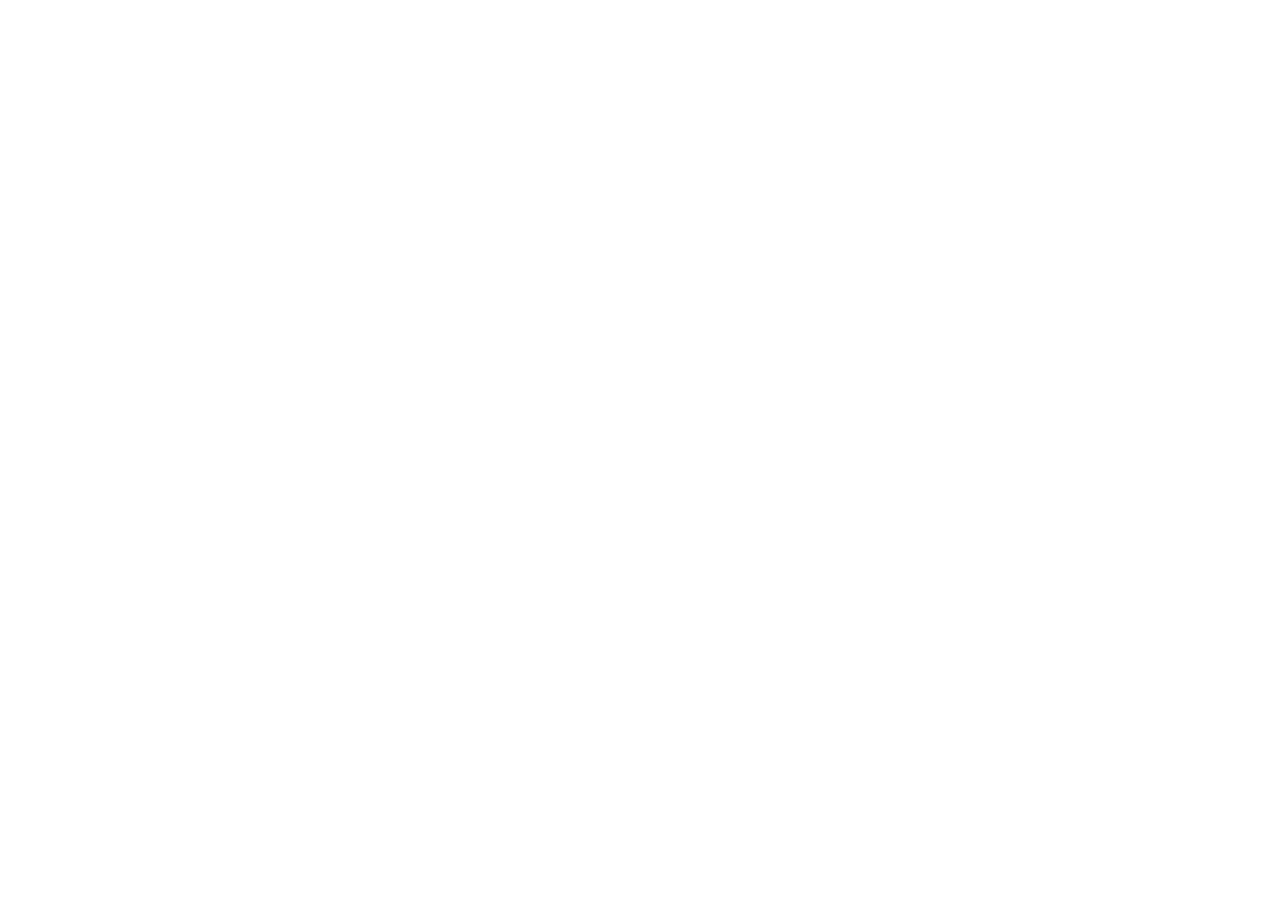
==== index.html @ 6f6ed945 "Add files via upload" ====
﻿<!doctype html>
<html lang="fr">
  <head>
    <meta charset="UTF-8" />
    <meta name="viewport" content="width=device-width, initial-scale=1.0" />
    <title>Laladabakh Multiservices — Informatique, Alimentation & Pâtisserie à Thiès</title>
    <meta name="description" content="Laladabakh Multiservices à Thiès : vente de consommables informatiques, produits alimentaires et pâtisseries artisanales. Commandez sur WhatsApp." />
    <meta name="author" content="Laladabakh Multiservices" />
    <link rel="icon" href="./logo.png" type="image/png" />

    <meta property="og:title" content="Laladabakh Multiservices — Thiès, Sénégal" />
    <meta property="og:description" content="Informatique, Alimentation et Pâtisserie artisanale — tout au même endroit à Thiès." />
    <meta property="og:type" content="website" />
    <meta property="og:image" content="./logo.png" />

    <meta name="twitter:card" content="summary_large_image" />
    <meta name="twitter:image" content="./logo.png" />
    <script type="module" crossorigin src="./index-61_1GS_6.js"></script>
    <link rel="stylesheet" crossorigin href="./index-BvuYJexy.css">
  </head>

  <body>
    <div id="root"></div>
  </body>
</html>
---- index-BvuYJexy.css ----
*,:before,:after{--tw-border-spacing-x: 0;--tw-border-spacing-y: 0;--tw-translate-x: 0;--tw-translate-y: 0;--tw-rotate: 0;--tw-skew-x: 0;--tw-skew-y: 0;--tw-scale-x: 1;--tw-scale-y: 1;--tw-pan-x: ;--tw-pan-y: ;--tw-pinch-zoom: ;--tw-scroll-snap-strictness: proximity;--tw-gradient-from-position: ;--tw-gradient-via-position: ;--tw-gradient-to-position: ;--tw-ordinal: ;--tw-slashed-zero: ;--tw-numeric-figure: ;--tw-numeric-spacing: ;--tw-numeric-fraction: ;--tw-ring-inset: ;--tw-ring-offset-width: 0px;--tw-ring-offset-color: #fff;--tw-ring-color: rgb(59 130 246 / .5);--tw-ring-offset-shadow: 0 0 #0000;--tw-ring-shadow: 0 0 #0000;--tw-shadow: 0 0 #0000;--tw-shadow-colored: 0 0 #0000;--tw-blur: ;--tw-brightness: ;--tw-contrast: ;--tw-grayscale: ;--tw-hue-rotate: ;--tw-invert: ;--tw-saturate: ;--tw-sepia: ;--tw-drop-shadow: ;--tw-backdrop-blur: ;--tw-backdrop-brightness: ;--tw-backdrop-contrast: ;--tw-backdrop-grayscale: ;--tw-backdrop-hue-rotate: ;--tw-backdrop-invert: ;--tw-backdrop-opacity: ;--tw-backdrop-saturate: ;--tw-backdrop-sepia: ;--tw-contain-size: ;--tw-contain-layout: ;--tw-contain-paint: ;--tw-contain-style: }::backdrop{--tw-border-spacing-x: 0;--tw-border-spacing-y: 0;--tw-translate-x: 0;--tw-translate-y: 0;--tw-rotate: 0;--tw-skew-x: 0;--tw-skew-y: 0;--tw-scale-x: 1;--tw-scale-y: 1;--tw-pan-x: ;--tw-pan-y: ;--tw-pinch-zoom: ;--tw-scroll-snap-strictness: proximity;--tw-gradient-from-position: ;--tw-gradient-via-position: ;--tw-gradient-to-position: ;--tw-ordinal: ;--tw-slashed-zero: ;--tw-numeric-figure: ;--tw-numeric-spacing: ;--tw-numeric-fraction: ;--tw-ring-inset: ;--tw-ring-offset-width: 0px;--tw-ring-offset-color: #fff;--tw-ring-color: rgb(59 130 246 / .5);--tw-ring-offset-shadow: 0 0 #0000;--tw-ring-shadow: 0 0 #0000;--tw-shadow: 0 0 #0000;--tw-shadow-colored: 0 0 #0000;--tw-blur: ;--tw-brightness: ;--tw-contrast: ;--tw-grayscale: ;--tw-hue-rotate: ;--tw-invert: ;--tw-saturate: ;--tw-sepia: ;--tw-drop-shadow: ;--tw-backdrop-blur: ;--tw-backdrop-brightness: ;--tw-backdrop-contrast: ;--tw-backdrop-grayscale: ;--tw-backdrop-hue-rotate: ;--tw-backdrop-invert: ;--tw-backdrop-opacity: ;--tw-backdrop-saturate: ;--tw-backdrop-sepia: ;--tw-contain-size: ;--tw-contain-layout: ;--tw-contain-paint: ;--tw-contain-style: }*,:before,:after{box-sizing:border-box;border-width:0;border-style:solid;border-color:#e5e7eb}:before,:after{--tw-content: ""}html,:host{line-height:1.5;-webkit-text-size-adjust:100%;-moz-tab-size:4;-o-tab-size:4;tab-size:4;font-family:Poppins,sans-serif;font-feature-settings:normal;font-variation-settings:normal;-webkit-tap-highlight-color:transparent}body{margin:0;line-height:inherit}hr{height:0;color:inherit;border-top-width:1px}abbr:where([title]){-webkit-text-decoration:underline dotted;text-decoration:underline dotted}h1,h2,h3,h4,h5,h6{font-size:inherit;font-weight:inherit}a{color:inherit;text-decoration:inherit}b,strong{font-weight:bolder}code,kbd,samp,pre{font-family:ui-monospace,SFMono-Regular,Menlo,Monaco,Consolas,Liberation Mono,Courier New,monospace;font-feature-settings:normal;font-variation-settings:normal;font-size:1em}small{font-size:80%}sub,sup{font-size:75%;line-height:0;position:relative;vertical-align:baseline}sub{bottom:-.25em}sup{top:-.5em}table{text-indent:0;border-color:inherit;border-collapse:collapse}button,input,optgroup,select,textarea{font-family:inherit;font-feature-settings:inherit;font-variation-settings:inherit;font-size:100%;font-weight:inherit;line-height:inherit;letter-spacing:inherit;color:inherit;margin:0;padding:0}button,select{text-transform:none}button,input:where([type=button]),input:where([type=reset]),input:where([type=submit]){-webkit-appearance:button;background-color:transparent;background-image:none}:-moz-focusring{outline:auto}:-moz-ui-invalid{box-shadow:none}progress{vertical-align:baseline}::-webkit-inner-spin-button,::-webkit-outer-spin-button{height:auto}[type=search]{-webkit-appearance:textfield;outline-offset:-2px}::-webkit-search-decoration{-webkit-appearance:none}::-webkit-file-upload-button{-webkit-appearance:button;font:inherit}summary{display:list-item}blockquote,dl,dd,h1,h2,h3,h4,h5,h6,hr,figure,p,pre{margin:0}fieldset{margin:0;padding:0}legend{padding:0}ol,ul,menu{list-style:none;margin:0;padding:0}dialog{padding:0}textarea{resize:vertical}input::-moz-placeholder,textarea::-moz-placeholder{opacity:1;color:#9ca3af}input::placeholder,textarea::placeholder{opacity:1;color:#9ca3af}button,[role=button]{cursor:pointer}:disabled{cursor:default}img,svg,video,canvas,audio,iframe,embed,object{display:block;vertical-align:middle}img,video{max-width:100%;height:auto}[hidden]:where(:not([hidden=until-found])){display:none}:root{--background: 0 0% 100%;--foreground: 0 0% 8%;--card: 0 0% 100%;--card-foreground: 0 0% 8%;--popover: 0 0% 100%;--popover-foreground: 0 0% 8%;--primary: 25 95% 53%;--primary-foreground: 0 0% 100%;--secondary: 0 0% 96%;--secondary-foreground: 0 0% 8%;--muted: 30 20% 96%;--muted-foreground: 0 0% 40%;--accent: 25 100% 95%;--accent-foreground: 25 95% 40%;--destructive: 0 84.2% 60.2%;--destructive-foreground: 0 0% 100%;--border: 30 15% 90%;--input: 30 15% 90%;--ring: 25 95% 53%;--radius: .75rem;--dark: 0 0% 8%;--dark-foreground: 0 0% 100%;--surface: 30 25% 97%;--sidebar-background: 0 0% 98%;--sidebar-foreground: 240 5.3% 26.1%;--sidebar-primary: 240 5.9% 10%;--sidebar-primary-foreground: 0 0% 98%;--sidebar-accent: 240 4.8% 95.9%;--sidebar-accent-foreground: 240 5.9% 10%;--sidebar-border: 220 13% 91%;--sidebar-ring: 217.2 91.2% 59.8%}*{border-color:hsl(var(--border))}body{background-color:hsl(var(--background));color:hsl(var(--foreground));font-family:Poppins,sans-serif}html{scroll-behavior:smooth}.container{width:100%;margin-right:auto;margin-left:auto;padding-right:2rem;padding-left:2rem}@media (min-width: 1400px){.container{max-width:1400px}}.sr-only{position:absolute;width:1px;height:1px;padding:0;margin:-1px;overflow:hidden;clip:rect(0,0,0,0);white-space:nowrap;border-width:0}.pointer-events-none{pointer-events:none}.pointer-events-auto{pointer-events:auto}.visible{visibility:visible}.invisible{visibility:hidden}.fixed{position:fixed}.absolute{position:absolute}.relative{position:relative}.inset-0{top:0;right:0;bottom:0;left:0}.inset-x-0{left:0;right:0}.inset-y-0{top:0;bottom:0}.-bottom-12{bottom:-3rem}.-bottom-6{bottom:-1.5rem}.-left-12{left:-3rem}.-left-6{left:-1.5rem}.-right-12{right:-3rem}.-top-12{top:-3rem}.bottom-0{bottom:0}.bottom-6{bottom:1.5rem}.left-0{left:0}.left-1{left:.25rem}.left-1\/2{left:50%}.left-2{left:.5rem}.left-\[50\%\]{left:50%}.right-0{right:0}.right-1{right:.25rem}.right-2{right:.5rem}.right-3{right:.75rem}.right-4{right:1rem}.right-6{right:1.5rem}.top-0{top:0}.top-1\.5{top:.375rem}.top-1\/2{top:50%}.top-2{top:.5rem}.top-3\.5{top:.875rem}.top-4{top:1rem}.top-\[1px\]{top:1px}.top-\[50\%\]{top:50%}.top-\[60\%\]{top:60%}.top-full{top:100%}.z-10{z-index:10}.z-20{z-index:20}.z-50{z-index:50}.z-\[100\]{z-index:100}.z-\[1\]{z-index:1}.-mx-1{margin-left:-.25rem;margin-right:-.25rem}.mx-2{margin-left:.5rem;margin-right:.5rem}.mx-3\.5{margin-left:.875rem;margin-right:.875rem}.mx-auto{margin-left:auto;margin-right:auto}.my-0\.5{margin-top:.125rem;margin-bottom:.125rem}.my-1{margin-top:.25rem;margin-bottom:.25rem}.-ml-4{margin-left:-1rem}.-mt-4{margin-top:-1rem}.mb-1{margin-bottom:.25rem}.mb-10{margin-bottom:2.5rem}.mb-12{margin-bottom:3rem}.mb-2{margin-bottom:.5rem}.mb-3{margin-bottom:.75rem}.mb-4{margin-bottom:1rem}.mb-6{margin-bottom:1.5rem}.mb-8{margin-bottom:2rem}.ml-1{margin-left:.25rem}.ml-auto{margin-left:auto}.mr-2{margin-right:.5rem}.mt-1{margin-top:.25rem}.mt-1\.5{margin-top:.375rem}.mt-12{margin-top:3rem}.mt-2{margin-top:.5rem}.mt-24{margin-top:6rem}.mt-3{margin-top:.75rem}.mt-4{margin-top:1rem}.mt-6{margin-top:1.5rem}.mt-auto{margin-top:auto}.block{display:block}.inline-block{display:inline-block}.flex{display:flex}.inline-flex{display:inline-flex}.table{display:table}.grid{display:grid}.hidden{display:none}.aspect-square{aspect-ratio:1 / 1}.aspect-video{aspect-ratio:16 / 9}.size-4{width:1rem;height:1rem}.h-1\.5{height:.375rem}.h-10{height:2.5rem}.h-11{height:2.75rem}.h-12{height:3rem}.h-16{height:4rem}.h-2{height:.5rem}.h-2\.5{height:.625rem}.h-3{height:.75rem}.h-3\.5{height:.875rem}.h-4{height:1rem}.h-5{height:1.25rem}.h-6{height:1.5rem}.h-7{height:1.75rem}.h-8{height:2rem}.h-9{height:2.25rem}.h-\[1px\]{height:1px}.h-\[var\(--radix-navigation-menu-viewport-height\)\]{height:var(--radix-navigation-menu-viewport-height)}.h-\[var\(--radix-select-trigger-height\)\]{height:var(--radix-select-trigger-height)}.h-auto{height:auto}.h-full{height:100%}.h-px{height:1px}.h-svh{height:100svh}.max-h-96{max-height:24rem}.max-h-\[300px\]{max-height:300px}.max-h-screen{max-height:100vh}.min-h-0{min-height:0px}.min-h-\[80px\]{min-height:80px}.min-h-screen{min-height:100vh}.min-h-svh{min-height:100svh}.w-0{width:0px}.w-1{width:.25rem}.w-10{width:2.5rem}.w-11{width:2.75rem}.w-2{width:.5rem}.w-2\.5{width:.625rem}.w-3{width:.75rem}.w-3\.5{width:.875rem}.w-3\/4{width:75%}.w-4{width:1rem}.w-5{width:1.25rem}.w-64{width:16rem}.w-7{width:1.75rem}.w-72{width:18rem}.w-8{width:2rem}.w-9{width:2.25rem}.w-\[--sidebar-width\]{width:var(--sidebar-width)}.w-\[100px\]{width:100px}.w-\[1px\]{width:1px}.w-auto{width:auto}.w-full{width:100%}.w-max{width:-moz-max-content;width:max-content}.w-px{width:1px}.min-w-0{min-width:0px}.min-w-5{min-width:1.25rem}.min-w-\[12rem\]{min-width:12rem}.min-w-\[8rem\]{min-width:8rem}.min-w-\[var\(--radix-select-trigger-width\)\]{min-width:var(--radix-select-trigger-width)}.max-w-2xl{max-width:42rem}.max-w-3xl{max-width:48rem}.max-w-4xl{max-width:56rem}.max-w-\[--skeleton-width\]{max-width:var(--skeleton-width)}.max-w-lg{max-width:32rem}.max-w-max{max-width:-moz-max-content;max-width:max-content}.max-w-xl{max-width:36rem}.flex-1{flex:1 1 0%}.shrink-0{flex-shrink:0}.grow{flex-grow:1}.grow-0{flex-grow:0}.basis-full{flex-basis:100%}.caption-bottom{caption-side:bottom}.border-collapse{border-collapse:collapse}.-translate-x-1\/2{--tw-translate-x: -50%;transform:translate(var(--tw-translate-x),var(--tw-translate-y)) rotate(var(--tw-rotate)) skew(var(--tw-skew-x)) skewY(var(--tw-skew-y)) scaleX(var(--tw-scale-x)) scaleY(var(--tw-scale-y))}.-translate-x-px{--tw-translate-x: -1px;transform:translate(var(--tw-translate-x),var(--tw-translate-y)) rotate(var(--tw-rotate)) skew(var(--tw-skew-x)) skewY(var(--tw-skew-y)) scaleX(var(--tw-scale-x)) scaleY(var(--tw-scale-y))}.-translate-y-1\/2{--tw-translate-y: -50%;transform:translate(var(--tw-translate-x),var(--tw-translate-y)) rotate(var(--tw-rotate)) skew(var(--tw-skew-x)) skewY(var(--tw-skew-y)) scaleX(var(--tw-scale-x)) scaleY(var(--tw-scale-y))}.translate-x-\[-50\%\]{--tw-translate-x: -50%;transform:translate(var(--tw-translate-x),var(--tw-translate-y)) rotate(var(--tw-rotate)) skew(var(--tw-skew-x)) skewY(var(--tw-skew-y)) scaleX(var(--tw-scale-x)) scaleY(var(--tw-scale-y))}.translate-x-px{--tw-translate-x: 1px;transform:translate(var(--tw-translate-x),var(--tw-translate-y)) rotate(var(--tw-rotate)) skew(var(--tw-skew-x)) skewY(var(--tw-skew-y)) scaleX(var(--tw-scale-x)) scaleY(var(--tw-scale-y))}.translate-y-\[-50\%\]{--tw-translate-y: -50%;transform:translate(var(--tw-translate-x),var(--tw-translate-y)) rotate(var(--tw-rotate)) skew(var(--tw-skew-x)) skewY(var(--tw-skew-y)) scaleX(var(--tw-scale-x)) scaleY(var(--tw-scale-y))}.rotate-45{--tw-rotate: 45deg;transform:translate(var(--tw-translate-x),var(--tw-translate-y)) rotate(var(--tw-rotate)) skew(var(--tw-skew-x)) skewY(var(--tw-skew-y)) scaleX(var(--tw-scale-x)) scaleY(var(--tw-scale-y))}.rotate-90{--tw-rotate: 90deg;transform:translate(var(--tw-translate-x),var(--tw-translate-y)) rotate(var(--tw-rotate)) skew(var(--tw-skew-x)) skewY(var(--tw-skew-y)) scaleX(var(--tw-scale-x)) scaleY(var(--tw-scale-y))}.transform{transform:translate(var(--tw-translate-x),var(--tw-translate-y)) rotate(var(--tw-rotate)) skew(var(--tw-skew-x)) skewY(var(--tw-skew-y)) scaleX(var(--tw-scale-x)) scaleY(var(--tw-scale-y))}@keyframes fade-in{0%{opacity:0;transform:translateY(20px)}to{opacity:1;transform:translateY(0)}}.animate-fade-in{animation:fade-in .6s ease-out forwards}@keyframes pulse{50%{opacity:.5}}.animate-pulse{animation:pulse 2s cubic-bezier(.4,0,.6,1) infinite}.cursor-default{cursor:default}.cursor-pointer{cursor:pointer}.touch-none{touch-action:none}.select-none{-webkit-user-select:none;-moz-user-select:none;user-select:none}.list-none{list-style-type:none}.grid-cols-1{grid-template-columns:repeat(1,minmax(0,1fr))}.grid-cols-2{grid-template-columns:repeat(2,minmax(0,1fr))}.flex-row{flex-direction:row}.flex-col{flex-direction:column}.flex-col-reverse{flex-direction:column-reverse}.flex-wrap{flex-wrap:wrap}.items-start{align-items:flex-start}.items-end{align-items:flex-end}.items-center{align-items:center}.items-stretch{align-items:stretch}.justify-center{justify-content:center}.justify-between{justify-content:space-between}.gap-1{gap:.25rem}.gap-1\.5{gap:.375rem}.gap-12{gap:3rem}.gap-2{gap:.5rem}.gap-3{gap:.75rem}.gap-4{gap:1rem}.gap-6{gap:1.5rem}.gap-8{gap:2rem}.space-x-1>:not([hidden])~:not([hidden]){--tw-space-x-reverse: 0;margin-right:calc(.25rem * var(--tw-space-x-reverse));margin-left:calc(.25rem * calc(1 - var(--tw-space-x-reverse)))}.space-x-4>:not([hidden])~:not([hidden]){--tw-space-x-reverse: 0;margin-right:calc(1rem * var(--tw-space-x-reverse));margin-left:calc(1rem * calc(1 - var(--tw-space-x-reverse)))}.space-y-1>:not([hidden])~:not([hidden]){--tw-space-y-reverse: 0;margin-top:calc(.25rem * calc(1 - var(--tw-space-y-reverse)));margin-bottom:calc(.25rem * var(--tw-space-y-reverse))}.space-y-1\.5>:not([hidden])~:not([hidden]){--tw-space-y-reverse: 0;margin-top:calc(.375rem * calc(1 - var(--tw-space-y-reverse)));margin-bottom:calc(.375rem * var(--tw-space-y-reverse))}.space-y-2>:not([hidden])~:not([hidden]){--tw-space-y-reverse: 0;margin-top:calc(.5rem * calc(1 - var(--tw-space-y-reverse)));margin-bottom:calc(.5rem * var(--tw-space-y-reverse))}.space-y-4>:not([hidden])~:not([hidden]){--tw-space-y-reverse: 0;margin-top:calc(1rem * calc(1 - var(--tw-space-y-reverse)));margin-bottom:calc(1rem * var(--tw-space-y-reverse))}.space-y-5>:not([hidden])~:not([hidden]){--tw-space-y-reverse: 0;margin-top:calc(1.25rem * calc(1 - var(--tw-space-y-reverse)));margin-bottom:calc(1.25rem * var(--tw-space-y-reverse))}.space-y-8>:not([hidden])~:not([hidden]){--tw-space-y-reverse: 0;margin-top:calc(2rem * calc(1 - var(--tw-space-y-reverse)));margin-bottom:calc(2rem * var(--tw-space-y-reverse))}.overflow-auto{overflow:auto}.overflow-hidden{overflow:hidden}.overflow-y-auto{overflow-y:auto}.overflow-x-hidden{overflow-x:hidden}.whitespace-nowrap{white-space:nowrap}.break-words{overflow-wrap:break-word}.rounded-2xl{border-radius:1rem}.rounded-3xl{border-radius:1.5rem}.rounded-\[2px\]{border-radius:2px}.rounded-\[inherit\]{border-radius:inherit}.rounded-full{border-radius:9999px}.rounded-lg{border-radius:var(--radius)}.rounded-md{border-radius:calc(var(--radius) - 2px)}.rounded-sm{border-radius:calc(var(--radius) - 4px)}.rounded-xl{border-radius:.75rem}.rounded-t-\[10px\]{border-top-left-radius:10px;border-top-right-radius:10px}.rounded-tl-sm{border-top-left-radius:calc(var(--radius) - 4px)}.border{border-width:1px}.border-2{border-width:2px}.border-\[1\.5px\]{border-width:1.5px}.border-y{border-top-width:1px;border-bottom-width:1px}.border-b{border-bottom-width:1px}.border-l{border-left-width:1px}.border-r{border-right-width:1px}.border-t{border-top-width:1px}.border-dashed{border-style:dashed}.border-\[--color-border\]{border-color:var(--color-border)}.border-border{border-color:hsl(var(--border))}.border-border\/50{border-color:hsl(var(--border) / .5)}.border-dark-foreground\/10{border-color:hsl(var(--dark-foreground) / .1)}.border-dark-foreground\/20{border-color:hsl(var(--dark-foreground) / .2)}.border-dark-foreground\/30{border-color:hsl(var(--dark-foreground) / .3)}.border-destructive{border-color:hsl(var(--destructive))}.border-destructive\/50{border-color:hsl(var(--destructive) / .5)}.border-input{border-color:hsl(var(--input))}.border-primary{border-color:hsl(var(--primary))}.border-primary\/10{border-color:hsl(var(--primary) / .1)}.border-primary\/5{border-color:hsl(var(--primary) / .05)}.border-sidebar-border{border-color:hsl(var(--sidebar-border))}.border-transparent{border-color:transparent}.border-l-transparent{border-left-color:transparent}.border-t-transparent{border-top-color:transparent}.bg-\[\#25D366\]{--tw-bg-opacity: 1;background-color:rgb(37 211 102 / var(--tw-bg-opacity, 1))}.bg-\[--color-bg\]{background-color:var(--color-bg)}.bg-accent{background-color:hsl(var(--accent))}.bg-background{background-color:hsl(var(--background))}.bg-black\/80{background-color:#000c}.bg-border{background-color:hsl(var(--border))}.bg-card{background-color:hsl(var(--card))}.bg-dark{background-color:hsl(var(--dark))}.bg-dark-foreground\/10{background-color:hsl(var(--dark-foreground) / .1)}.bg-dark-foreground\/5{background-color:hsl(var(--dark-foreground) / .05)}.bg-dark\/95{background-color:hsl(var(--dark) / .95)}.bg-destructive{background-color:hsl(var(--destructive))}.bg-foreground{background-color:hsl(var(--foreground))}.bg-green-500{--tw-bg-opacity: 1;background-color:rgb(34 197 94 / var(--tw-bg-opacity, 1))}.bg-muted{background-color:hsl(var(--muted))}.bg-muted\/50{background-color:hsl(var(--muted) / .5)}.bg-popover{background-color:hsl(var(--popover))}.bg-primary{background-color:hsl(var(--primary))}.bg-primary\/20{background-color:hsl(var(--primary) / .2)}.bg-secondary{background-color:hsl(var(--secondary))}.bg-sidebar{background-color:hsl(var(--sidebar-background))}.bg-sidebar-border{background-color:hsl(var(--sidebar-border))}.bg-surface{background-color:hsl(var(--surface))}.bg-transparent{background-color:transparent}.bg-gradient-to-r{background-image:linear-gradient(to right,var(--tw-gradient-stops))}.from-\[\#833AB4\]{--tw-gradient-from: #833AB4 var(--tw-gradient-from-position);--tw-gradient-to: rgb(131 58 180 / 0) var(--tw-gradient-to-position);--tw-gradient-stops: var(--tw-gradient-from), var(--tw-gradient-to)}.from-dark\/90{--tw-gradient-from: hsl(var(--dark) / .9) var(--tw-gradient-from-position);--tw-gradient-to: hsl(var(--dark) / 0) var(--tw-gradient-to-position);--tw-gradient-stops: var(--tw-gradient-from), var(--tw-gradient-to)}.via-\[\#FD1D1D\]{--tw-gradient-to: rgb(253 29 29 / 0) var(--tw-gradient-to-position);--tw-gradient-stops: var(--tw-gradient-from), #FD1D1D var(--tw-gradient-via-position), var(--tw-gradient-to)}.via-dark\/70{--tw-gradient-to: hsl(var(--dark) / 0) var(--tw-gradient-to-position);--tw-gradient-stops: var(--tw-gradient-from), hsl(var(--dark) / .7) var(--tw-gradient-via-position), var(--tw-gradient-to)}.to-\[\#F77737\]{--tw-gradient-to: #F77737 var(--tw-gradient-to-position)}.to-dark\/40{--tw-gradient-to: hsl(var(--dark) / .4) var(--tw-gradient-to-position)}.fill-current{fill:currentColor}.object-cover{-o-object-fit:cover;object-fit:cover}.p-0{padding:0}.p-1{padding:.25rem}.p-2{padding:.5rem}.p-3{padding:.75rem}.p-4{padding:1rem}.p-5{padding:1.25rem}.p-6{padding:1.5rem}.p-8{padding:2rem}.p-\[1px\]{padding:1px}.px-1{padding-left:.25rem;padding-right:.25rem}.px-2{padding-left:.5rem;padding-right:.5rem}.px-2\.5{padding-left:.625rem;padding-right:.625rem}.px-3{padding-left:.75rem;padding-right:.75rem}.px-4{padding-left:1rem;padding-right:1rem}.px-5{padding-left:1.25rem;padding-right:1.25rem}.px-6{padding-left:1.5rem;padding-right:1.5rem}.px-8{padding-left:2rem;padding-right:2rem}.py-0\.5{padding-top:.125rem;padding-bottom:.125rem}.py-1{padding-top:.25rem;padding-bottom:.25rem}.py-1\.5{padding-top:.375rem;padding-bottom:.375rem}.py-2{padding-top:.5rem;padding-bottom:.5rem}.py-2\.5{padding-top:.625rem;padding-bottom:.625rem}.py-3{padding-top:.75rem;padding-bottom:.75rem}.py-3\.5{padding-top:.875rem;padding-bottom:.875rem}.py-4{padding-top:1rem;padding-bottom:1rem}.py-6{padding-top:1.5rem;padding-bottom:1.5rem}.py-8{padding-top:2rem;padding-bottom:2rem}.pb-3{padding-bottom:.75rem}.pb-4{padding-bottom:1rem}.pl-2\.5{padding-left:.625rem}.pl-4{padding-left:1rem}.pl-8{padding-left:2rem}.pr-2{padding-right:.5rem}.pr-2\.5{padding-right:.625rem}.pr-8{padding-right:2rem}.pt-0{padding-top:0}.pt-1{padding-top:.25rem}.pt-24{padding-top:6rem}.pt-3{padding-top:.75rem}.pt-4{padding-top:1rem}.text-left{text-align:left}.text-center{text-align:center}.text-right{text-align:right}.align-middle{vertical-align:middle}.font-display{font-family:Playfair Display,serif}.font-mono{font-family:ui-monospace,SFMono-Regular,Menlo,Monaco,Consolas,Liberation Mono,Courier New,monospace}.text-2xl{font-size:1.5rem;line-height:2rem}.text-3xl{font-size:1.875rem;line-height:2.25rem}.text-4xl{font-size:2.25rem;line-height:2.5rem}.text-5xl{font-size:3rem;line-height:1}.text-\[0\.8rem\]{font-size:.8rem}.text-base{font-size:1rem;line-height:1.5rem}.text-lg{font-size:1.125rem;line-height:1.75rem}.text-sm{font-size:.875rem;line-height:1.25rem}.text-xl{font-size:1.25rem;line-height:1.75rem}.text-xs{font-size:.75rem;line-height:1rem}.font-bold{font-weight:700}.font-medium{font-weight:500}.font-normal{font-weight:400}.font-semibold{font-weight:600}.tabular-nums{--tw-numeric-spacing: tabular-nums;font-variant-numeric:var(--tw-ordinal) var(--tw-slashed-zero) var(--tw-numeric-figure) var(--tw-numeric-spacing) var(--tw-numeric-fraction)}.leading-none{line-height:1}.leading-relaxed{line-height:1.625}.leading-tight{line-height:1.25}.tracking-tight{letter-spacing:-.025em}.tracking-widest{letter-spacing:.1em}.text-accent-foreground{color:hsl(var(--accent-foreground))}.text-card-foreground{color:hsl(var(--card-foreground))}.text-current{color:currentColor}.text-dark-foreground{color:hsl(var(--dark-foreground))}.text-dark-foreground\/50{color:hsl(var(--dark-foreground) / .5)}.text-dark-foreground\/60{color:hsl(var(--dark-foreground) / .6)}.text-dark-foreground\/70{color:hsl(var(--dark-foreground) / .7)}.text-dark-foreground\/80{color:hsl(var(--dark-foreground) / .8)}.text-destructive{color:hsl(var(--destructive))}.text-destructive-foreground{color:hsl(var(--destructive-foreground))}.text-foreground{color:hsl(var(--foreground))}.text-foreground\/50{color:hsl(var(--foreground) / .5)}.text-muted-foreground{color:hsl(var(--muted-foreground))}.text-popover-foreground{color:hsl(var(--popover-foreground))}.text-primary{color:hsl(var(--primary))}.text-primary-foreground{color:hsl(var(--primary-foreground))}.text-secondary-foreground{color:hsl(var(--secondary-foreground))}.text-sidebar-foreground{color:hsl(var(--sidebar-foreground))}.text-sidebar-foreground\/70{color:hsl(var(--sidebar-foreground) / .7)}.text-white{--tw-text-opacity: 1;color:rgb(255 255 255 / var(--tw-text-opacity, 1))}.underline{text-decoration-line:underline}.underline-offset-4{text-underline-offset:4px}.opacity-0{opacity:0}.opacity-50{opacity:.5}.opacity-60{opacity:.6}.opacity-70{opacity:.7}.opacity-90{opacity:.9}.shadow-2xl{--tw-shadow: 0 25px 50px -12px rgb(0 0 0 / .25);--tw-shadow-colored: 0 25px 50px -12px var(--tw-shadow-color);box-shadow:var(--tw-ring-offset-shadow, 0 0 #0000),var(--tw-ring-shadow, 0 0 #0000),var(--tw-shadow)}.shadow-\[0_0_0_1px_hsl\(var\(--sidebar-border\)\)\]{--tw-shadow: 0 0 0 1px hsl(var(--sidebar-border));--tw-shadow-colored: 0 0 0 1px var(--tw-shadow-color);box-shadow:var(--tw-ring-offset-shadow, 0 0 #0000),var(--tw-ring-shadow, 0 0 #0000),var(--tw-shadow)}.shadow-lg{--tw-shadow: 0 10px 15px -3px rgb(0 0 0 / .1), 0 4px 6px -4px rgb(0 0 0 / .1);--tw-shadow-colored: 0 10px 15px -3px var(--tw-shadow-color), 0 4px 6px -4px var(--tw-shadow-color);box-shadow:var(--tw-ring-offset-shadow, 0 0 #0000),var(--tw-ring-shadow, 0 0 #0000),var(--tw-shadow)}.shadow-md{--tw-shadow: 0 4px 6px -1px rgb(0 0 0 / .1), 0 2px 4px -2px rgb(0 0 0 / .1);--tw-shadow-colored: 0 4px 6px -1px var(--tw-shadow-color), 0 2px 4px -2px var(--tw-shadow-color);box-shadow:var(--tw-ring-offset-shadow, 0 0 #0000),var(--tw-ring-shadow, 0 0 #0000),var(--tw-shadow)}.shadow-none{--tw-shadow: 0 0 #0000;--tw-shadow-colored: 0 0 #0000;box-shadow:var(--tw-ring-offset-shadow, 0 0 #0000),var(--tw-ring-shadow, 0 0 #0000),var(--tw-shadow)}.shadow-sm{--tw-shadow: 0 1px 2px 0 rgb(0 0 0 / .05);--tw-shadow-colored: 0 1px 2px 0 var(--tw-shadow-color);box-shadow:var(--tw-ring-offset-shadow, 0 0 #0000),var(--tw-ring-shadow, 0 0 #0000),var(--tw-shadow)}.shadow-xl{--tw-shadow: 0 20px 25px -5px rgb(0 0 0 / .1), 0 8px 10px -6px rgb(0 0 0 / .1);--tw-shadow-colored: 0 20px 25px -5px var(--tw-shadow-color), 0 8px 10px -6px var(--tw-shadow-color);box-shadow:var(--tw-ring-offset-shadow, 0 0 #0000),var(--tw-ring-shadow, 0 0 #0000),var(--tw-shadow)}.shadow-green-500\/30{--tw-shadow-color: rgb(34 197 94 / .3);--tw-shadow: var(--tw-shadow-colored)}.shadow-primary\/10{--tw-shadow-color: hsl(var(--primary) / .1);--tw-shadow: var(--tw-shadow-colored)}.shadow-primary\/25{--tw-shadow-color: hsl(var(--primary) / .25);--tw-shadow: var(--tw-shadow-colored)}.outline-none{outline:2px solid transparent;outline-offset:2px}.outline{outline-style:solid}.ring-0{--tw-ring-offset-shadow: var(--tw-ring-inset) 0 0 0 var(--tw-ring-offset-width) var(--tw-ring-offset-color);--tw-ring-shadow: var(--tw-ring-inset) 0 0 0 calc(0px + var(--tw-ring-offset-width)) var(--tw-ring-color);box-shadow:var(--tw-ring-offset-shadow),var(--tw-ring-shadow),var(--tw-shadow, 0 0 #0000)}.ring-2{--tw-ring-offset-shadow: var(--tw-ring-inset) 0 0 0 var(--tw-ring-offset-width) var(--tw-ring-offset-color);--tw-ring-shadow: var(--tw-ring-inset) 0 0 0 calc(2px + var(--tw-ring-offset-width)) var(--tw-ring-color);box-shadow:var(--tw-ring-offset-shadow),var(--tw-ring-shadow),var(--tw-shadow, 0 0 #0000)}.ring-ring{--tw-ring-color: hsl(var(--ring))}.ring-sidebar-ring{--tw-ring-color: hsl(var(--sidebar-ring))}.ring-offset-background{--tw-ring-offset-color: hsl(var(--background))}.filter{filter:var(--tw-blur) var(--tw-brightness) var(--tw-contrast) var(--tw-grayscale) var(--tw-hue-rotate) var(--tw-invert) var(--tw-saturate) var(--tw-sepia) var(--tw-drop-shadow)}.backdrop-blur-md{--tw-backdrop-blur: blur(12px);-webkit-backdrop-filter:var(--tw-backdrop-blur) var(--tw-backdrop-brightness) var(--tw-backdrop-contrast) var(--tw-backdrop-grayscale) var(--tw-backdrop-hue-rotate) var(--tw-backdrop-invert) var(--tw-backdrop-opacity) var(--tw-backdrop-saturate) var(--tw-backdrop-sepia);backdrop-filter:var(--tw-backdrop-blur) var(--tw-backdrop-brightness) var(--tw-backdrop-contrast) var(--tw-backdrop-grayscale) var(--tw-backdrop-hue-rotate) var(--tw-backdrop-invert) var(--tw-backdrop-opacity) var(--tw-backdrop-saturate) var(--tw-backdrop-sepia)}.transition{transition-property:color,background-color,border-color,text-decoration-color,fill,stroke,opacity,box-shadow,transform,filter,-webkit-backdrop-filter;transition-property:color,background-color,border-color,text-decoration-color,fill,stroke,opacity,box-shadow,transform,filter,backdrop-filter;transition-property:color,background-color,border-color,text-decoration-color,fill,stroke,opacity,box-shadow,transform,filter,backdrop-filter,-webkit-backdrop-filter;transition-timing-function:cubic-bezier(.4,0,.2,1);transition-duration:.15s}.transition-\[left\,right\,width\]{transition-property:left,right,width;transition-timing-function:cubic-bezier(.4,0,.2,1);transition-duration:.15s}.transition-\[margin\,opa\]{transition-property:margin,opa;transition-timing-function:cubic-bezier(.4,0,.2,1);transition-duration:.15s}.transition-\[width\,height\,padding\]{transition-property:width,height,padding;transition-timing-function:cubic-bezier(.4,0,.2,1);transition-duration:.15s}.transition-\[width\]{transition-property:width;transition-timing-function:cubic-bezier(.4,0,.2,1);transition-duration:.15s}.transition-all{transition-property:all;transition-timing-function:cubic-bezier(.4,0,.2,1);transition-duration:.15s}.transition-colors{transition-property:color,background-color,border-color,text-decoration-color,fill,stroke;transition-timing-function:cubic-bezier(.4,0,.2,1);transition-duration:.15s}.transition-opacity{transition-property:opacity;transition-timing-function:cubic-bezier(.4,0,.2,1);transition-duration:.15s}.transition-transform{transition-property:transform;transition-timing-function:cubic-bezier(.4,0,.2,1);transition-duration:.15s}.duration-1000{transition-duration:1s}.duration-200{transition-duration:.2s}.ease-in-out{transition-timing-function:cubic-bezier(.4,0,.2,1)}.ease-linear{transition-timing-function:linear}@keyframes enter{0%{opacity:var(--tw-enter-opacity, 1);transform:translate3d(var(--tw-enter-translate-x, 0),var(--tw-enter-translate-y, 0),0) scale3d(var(--tw-enter-scale, 1),var(--tw-enter-scale, 1),var(--tw-enter-scale, 1)) rotate(var(--tw-enter-rotate, 0))}}@keyframes exit{to{opacity:var(--tw-exit-opacity, 1);transform:translate3d(var(--tw-exit-translate-x, 0),var(--tw-exit-translate-y, 0),0) scale3d(var(--tw-exit-scale, 1),var(--tw-exit-scale, 1),var(--tw-exit-scale, 1)) rotate(var(--tw-exit-rotate, 0))}}.animate-in{animation-name:enter;animation-duration:.15s;--tw-enter-opacity: initial;--tw-enter-scale: initial;--tw-enter-rotate: initial;--tw-enter-translate-x: initial;--tw-enter-translate-y: initial}.fade-in-0{--tw-enter-opacity: 0}.fade-in-80{--tw-enter-opacity: .8}.zoom-in-95{--tw-enter-scale: .95}.duration-1000{animation-duration:1s}.duration-200{animation-duration:.2s}.ease-in-out{animation-timing-function:cubic-bezier(.4,0,.2,1)}.ease-linear{animation-timing-function:linear}.font-display{font-family:Playfair Display,serif}.text-gradient{background-image:linear-gradient(to right,var(--tw-gradient-stops));--tw-gradient-from: hsl(var(--primary)) var(--tw-gradient-from-position);--tw-gradient-to: hsl(var(--primary) / 0) var(--tw-gradient-to-position);--tw-gradient-stops: var(--tw-gradient-from), var(--tw-gradient-to);--tw-gradient-to: #fb923c var(--tw-gradient-to-position);-webkit-background-clip:text;background-clip:text;color:transparent}.section-padding{padding:4rem 1rem}@media (min-width: 768px){.section-padding{padding:6rem 2rem}}.file\:border-0::file-selector-button{border-width:0px}.file\:bg-transparent::file-selector-button{background-color:transparent}.file\:text-sm::file-selector-button{font-size:.875rem;line-height:1.25rem}.file\:font-medium::file-selector-button{font-weight:500}.file\:text-foreground::file-selector-button{color:hsl(var(--foreground))}.placeholder\:text-dark-foreground\/30::-moz-placeholder{color:hsl(var(--dark-foreground) / .3)}.placeholder\:text-dark-foreground\/30::placeholder{color:hsl(var(--dark-foreground) / .3)}.placeholder\:text-muted-foreground::-moz-placeholder{color:hsl(var(--muted-foreground))}.placeholder\:text-muted-foreground::placeholder{color:hsl(var(--muted-foreground))}.after\:absolute:after{content:var(--tw-content);position:absolute}.after\:-inset-2:after{content:var(--tw-content);top:-.5rem;right:-.5rem;bottom:-.5rem;left:-.5rem}.after\:inset-y-0:after{content:var(--tw-content);top:0;bottom:0}.after\:left-1\/2:after{content:var(--tw-content);left:50%}.after\:w-1:after{content:var(--tw-content);width:.25rem}.after\:w-\[2px\]:after{content:var(--tw-content);width:2px}.after\:-translate-x-1\/2:after{content:var(--tw-content);--tw-translate-x: -50%;transform:translate(var(--tw-translate-x),var(--tw-translate-y)) rotate(var(--tw-rotate)) skew(var(--tw-skew-x)) skewY(var(--tw-skew-y)) scaleX(var(--tw-scale-x)) scaleY(var(--tw-scale-y))}.first\:rounded-l-md:first-child{border-top-left-radius:calc(var(--radius) - 2px);border-bottom-left-radius:calc(var(--radius) - 2px)}.first\:border-l:first-child{border-left-width:1px}.last\:rounded-r-md:last-child{border-top-right-radius:calc(var(--radius) - 2px);border-bottom-right-radius:calc(var(--radius) - 2px)}.last\:border-0:last-child{border-width:0px}.focus-within\:relative:focus-within{position:relative}.focus-within\:z-20:focus-within{z-index:20}.hover\:scale-105:hover{--tw-scale-x: 1.05;--tw-scale-y: 1.05;transform:translate(var(--tw-translate-x),var(--tw-translate-y)) rotate(var(--tw-rotate)) skew(var(--tw-skew-x)) skewY(var(--tw-skew-y)) scaleX(var(--tw-scale-x)) scaleY(var(--tw-scale-y))}.hover\:scale-110:hover{--tw-scale-x: 1.1;--tw-scale-y: 1.1;transform:translate(var(--tw-translate-x),var(--tw-translate-y)) rotate(var(--tw-rotate)) skew(var(--tw-skew-x)) skewY(var(--tw-skew-y)) scaleX(var(--tw-scale-x)) scaleY(var(--tw-scale-y))}.hover\:border-primary:hover{border-color:hsl(var(--primary))}.hover\:border-primary\/30:hover{border-color:hsl(var(--primary) / .3)}.hover\:bg-\[\#25D366\]\/90:hover{background-color:#25d366e6}.hover\:bg-accent:hover{background-color:hsl(var(--accent))}.hover\:bg-dark-foreground\/10:hover{background-color:hsl(var(--dark-foreground) / .1)}.hover\:bg-destructive\/80:hover{background-color:hsl(var(--destructive) / .8)}.hover\:bg-destructive\/90:hover{background-color:hsl(var(--destructive) / .9)}.hover\:bg-muted:hover{background-color:hsl(var(--muted))}.hover\:bg-muted\/50:hover{background-color:hsl(var(--muted) / .5)}.hover\:bg-primary:hover{background-color:hsl(var(--primary))}.hover\:bg-primary\/80:hover{background-color:hsl(var(--primary) / .8)}.hover\:bg-primary\/90:hover{background-color:hsl(var(--primary) / .9)}.hover\:bg-secondary:hover{background-color:hsl(var(--secondary))}.hover\:bg-secondary\/80:hover{background-color:hsl(var(--secondary) / .8)}.hover\:bg-sidebar-accent:hover{background-color:hsl(var(--sidebar-accent))}.hover\:text-accent-foreground:hover{color:hsl(var(--accent-foreground))}.hover\:text-foreground:hover{color:hsl(var(--foreground))}.hover\:text-muted-foreground:hover{color:hsl(var(--muted-foreground))}.hover\:text-primary:hover{color:hsl(var(--primary))}.hover\:text-primary-foreground:hover{color:hsl(var(--primary-foreground))}.hover\:text-primary\/90:hover{color:hsl(var(--primary) / .9)}.hover\:text-sidebar-accent-foreground:hover{color:hsl(var(--sidebar-accent-foreground))}.hover\:underline:hover{text-decoration-line:underline}.hover\:opacity-100:hover{opacity:1}.hover\:opacity-90:hover{opacity:.9}.hover\:shadow-\[0_0_0_1px_hsl\(var\(--sidebar-accent\)\)\]:hover{--tw-shadow: 0 0 0 1px hsl(var(--sidebar-accent));--tw-shadow-colored: 0 0 0 1px var(--tw-shadow-color);box-shadow:var(--tw-ring-offset-shadow, 0 0 #0000),var(--tw-ring-shadow, 0 0 #0000),var(--tw-shadow)}.hover\:shadow-lg:hover{--tw-shadow: 0 10px 15px -3px rgb(0 0 0 / .1), 0 4px 6px -4px rgb(0 0 0 / .1);--tw-shadow-colored: 0 10px 15px -3px var(--tw-shadow-color), 0 4px 6px -4px var(--tw-shadow-color);box-shadow:var(--tw-ring-offset-shadow, 0 0 #0000),var(--tw-ring-shadow, 0 0 #0000),var(--tw-shadow)}.hover\:shadow-xl:hover{--tw-shadow: 0 20px 25px -5px rgb(0 0 0 / .1), 0 8px 10px -6px rgb(0 0 0 / .1);--tw-shadow-colored: 0 20px 25px -5px var(--tw-shadow-color), 0 8px 10px -6px var(--tw-shadow-color);box-shadow:var(--tw-ring-offset-shadow, 0 0 #0000),var(--tw-ring-shadow, 0 0 #0000),var(--tw-shadow)}.hover\:shadow-primary\/5:hover{--tw-shadow-color: hsl(var(--primary) / .05);--tw-shadow: var(--tw-shadow-colored)}.hover\:after\:bg-sidebar-border:hover:after{content:var(--tw-content);background-color:hsl(var(--sidebar-border))}.focus\:border-primary:focus{border-color:hsl(var(--primary))}.focus\:bg-accent:focus{background-color:hsl(var(--accent))}.focus\:bg-primary:focus{background-color:hsl(var(--primary))}.focus\:text-accent-foreground:focus{color:hsl(var(--accent-foreground))}.focus\:text-primary-foreground:focus{color:hsl(var(--primary-foreground))}.focus\:opacity-100:focus{opacity:1}.focus\:outline-none:focus{outline:2px solid transparent;outline-offset:2px}.focus\:ring-2:focus{--tw-ring-offset-shadow: var(--tw-ring-inset) 0 0 0 var(--tw-ring-offset-width) var(--tw-ring-offset-color);--tw-ring-shadow: var(--tw-ring-inset) 0 0 0 calc(2px + var(--tw-ring-offset-width)) var(--tw-ring-color);box-shadow:var(--tw-ring-offset-shadow),var(--tw-ring-shadow),var(--tw-shadow, 0 0 #0000)}.focus\:ring-ring:focus{--tw-ring-color: hsl(var(--ring))}.focus\:ring-offset-2:focus{--tw-ring-offset-width: 2px}.focus-visible\:outline-none:focus-visible{outline:2px solid transparent;outline-offset:2px}.focus-visible\:ring-1:focus-visible{--tw-ring-offset-shadow: var(--tw-ring-inset) 0 0 0 var(--tw-ring-offset-width) var(--tw-ring-offset-color);--tw-ring-shadow: var(--tw-ring-inset) 0 0 0 calc(1px + var(--tw-ring-offset-width)) var(--tw-ring-color);box-shadow:var(--tw-ring-offset-shadow),var(--tw-ring-shadow),var(--tw-shadow, 0 0 #0000)}.focus-visible\:ring-2:focus-visible{--tw-ring-offset-shadow: var(--tw-ring-inset) 0 0 0 var(--tw-ring-offset-width) var(--tw-ring-offset-color);--tw-ring-shadow: var(--tw-ring-inset) 0 0 0 calc(2px + var(--tw-ring-offset-width)) var(--tw-ring-color);box-shadow:var(--tw-ring-offset-shadow),var(--tw-ring-shadow),var(--tw-shadow, 0 0 #0000)}.focus-visible\:ring-ring:focus-visible{--tw-ring-color: hsl(var(--ring))}.focus-visible\:ring-sidebar-ring:focus-visible{--tw-ring-color: hsl(var(--sidebar-ring))}.focus-visible\:ring-offset-1:focus-visible{--tw-ring-offset-width: 1px}.focus-visible\:ring-offset-2:focus-visible{--tw-ring-offset-width: 2px}.focus-visible\:ring-offset-background:focus-visible{--tw-ring-offset-color: hsl(var(--background))}.active\:bg-sidebar-accent:active{background-color:hsl(var(--sidebar-accent))}.active\:text-sidebar-accent-foreground:active{color:hsl(var(--sidebar-accent-foreground))}.disabled\:pointer-events-none:disabled{pointer-events:none}.disabled\:cursor-not-allowed:disabled{cursor:not-allowed}.disabled\:opacity-50:disabled{opacity:.5}.group\/menu-item:focus-within .group-focus-within\/menu-item\:opacity-100{opacity:1}.group\/menu-item:hover .group-hover\/menu-item\:opacity-100,.group:hover .group-hover\:opacity-100{opacity:1}.group.destructive .group-\[\.destructive\]\:border-muted\/40{border-color:hsl(var(--muted) / .4)}.group.toaster .group-\[\.toaster\]\:border-border{border-color:hsl(var(--border))}.group.toast .group-\[\.toast\]\:bg-muted{background-color:hsl(var(--muted))}.group.toast .group-\[\.toast\]\:bg-primary{background-color:hsl(var(--primary))}.group.toaster .group-\[\.toaster\]\:bg-background{background-color:hsl(var(--background))}.group.destructive .group-\[\.destructive\]\:text-red-300{--tw-text-opacity: 1;color:rgb(252 165 165 / var(--tw-text-opacity, 1))}.group.toast .group-\[\.toast\]\:text-muted-foreground{color:hsl(var(--muted-foreground))}.group.toast .group-\[\.toast\]\:text-primary-foreground{color:hsl(var(--primary-foreground))}.group.toaster .group-\[\.toaster\]\:text-foreground{color:hsl(var(--foreground))}.group.toaster .group-\[\.toaster\]\:shadow-lg{--tw-shadow: 0 10px 15px -3px rgb(0 0 0 / .1), 0 4px 6px -4px rgb(0 0 0 / .1);--tw-shadow-colored: 0 10px 15px -3px var(--tw-shadow-color), 0 4px 6px -4px var(--tw-shadow-color);box-shadow:var(--tw-ring-offset-shadow, 0 0 #0000),var(--tw-ring-shadow, 0 0 #0000),var(--tw-shadow)}.group.destructive .group-\[\.destructive\]\:hover\:border-destructive\/30:hover{border-color:hsl(var(--destructive) / .3)}.group.destructive .group-\[\.destructive\]\:hover\:bg-destructive:hover{background-color:hsl(var(--destructive))}.group.destructive .group-\[\.destructive\]\:hover\:text-destructive-foreground:hover{color:hsl(var(--destructive-foreground))}.group.destructive .group-\[\.destructive\]\:hover\:text-red-50:hover{--tw-text-opacity: 1;color:rgb(254 242 242 / var(--tw-text-opacity, 1))}.group.destructive .group-\[\.destructive\]\:focus\:ring-destructive:focus{--tw-ring-color: hsl(var(--destructive))}.group.destructive .group-\[\.destructive\]\:focus\:ring-red-400:focus{--tw-ring-opacity: 1;--tw-ring-color: rgb(248 113 113 / var(--tw-ring-opacity, 1))}.group.destructive .group-\[\.destructive\]\:focus\:ring-offset-red-600:focus{--tw-ring-offset-color: #dc2626}.peer\/menu-button:hover~.peer-hover\/menu-button\:text-sidebar-accent-foreground{color:hsl(var(--sidebar-accent-foreground))}.peer:disabled~.peer-disabled\:cursor-not-allowed{cursor:not-allowed}.peer:disabled~.peer-disabled\:opacity-70{opacity:.7}.has-\[\[data-variant\=inset\]\]\:bg-sidebar:has([data-variant=inset]){background-color:hsl(var(--sidebar-background))}.has-\[\:disabled\]\:opacity-50:has(:disabled){opacity:.5}.group\/menu-item:has([data-sidebar=menu-action]) .group-has-\[\[data-sidebar\=menu-action\]\]\/menu-item\:pr-8{padding-right:2rem}.aria-disabled\:pointer-events-none[aria-disabled=true]{pointer-events:none}.aria-disabled\:opacity-50[aria-disabled=true]{opacity:.5}.aria-selected\:bg-accent[aria-selected=true]{background-color:hsl(var(--accent))}.aria-selected\:bg-accent\/50[aria-selected=true]{background-color:hsl(var(--accent) / .5)}.aria-selected\:text-accent-foreground[aria-selected=true]{color:hsl(var(--accent-foreground))}.aria-selected\:text-muted-foreground[aria-selected=true]{color:hsl(var(--muted-foreground))}.aria-selected\:opacity-100[aria-selected=true]{opacity:1}.aria-selected\:opacity-30[aria-selected=true]{opacity:.3}.data-\[disabled\=true\]\:pointer-events-none[data-disabled=true],.data-\[disabled\]\:pointer-events-none[data-disabled]{pointer-events:none}.data-\[panel-group-direction\=vertical\]\:h-px[data-panel-group-direction=vertical]{height:1px}.data-\[panel-group-direction\=vertical\]\:w-full[data-panel-group-direction=vertical]{width:100%}.data-\[side\=bottom\]\:translate-y-1[data-side=bottom]{--tw-translate-y: .25rem;transform:translate(var(--tw-translate-x),var(--tw-translate-y)) rotate(var(--tw-rotate)) skew(var(--tw-skew-x)) skewY(var(--tw-skew-y)) scaleX(var(--tw-scale-x)) scaleY(var(--tw-scale-y))}.data-\[side\=left\]\:-translate-x-1[data-side=left]{--tw-translate-x: -.25rem;transform:translate(var(--tw-translate-x),var(--tw-translate-y)) rotate(var(--tw-rotate)) skew(var(--tw-skew-x)) skewY(var(--tw-skew-y)) scaleX(var(--tw-scale-x)) scaleY(var(--tw-scale-y))}.data-\[side\=right\]\:translate-x-1[data-side=right]{--tw-translate-x: .25rem;transform:translate(var(--tw-translate-x),var(--tw-translate-y)) rotate(var(--tw-rotate)) skew(var(--tw-skew-x)) skewY(var(--tw-skew-y)) scaleX(var(--tw-scale-x)) scaleY(var(--tw-scale-y))}.data-\[side\=top\]\:-translate-y-1[data-side=top]{--tw-translate-y: -.25rem;transform:translate(var(--tw-translate-x),var(--tw-translate-y)) rotate(var(--tw-rotate)) skew(var(--tw-skew-x)) skewY(var(--tw-skew-y)) scaleX(var(--tw-scale-x)) scaleY(var(--tw-scale-y))}.data-\[state\=checked\]\:translate-x-5[data-state=checked]{--tw-translate-x: 1.25rem;transform:translate(var(--tw-translate-x),var(--tw-translate-y)) rotate(var(--tw-rotate)) skew(var(--tw-skew-x)) skewY(var(--tw-skew-y)) scaleX(var(--tw-scale-x)) scaleY(var(--tw-scale-y))}.data-\[state\=unchecked\]\:translate-x-0[data-state=unchecked],.data-\[swipe\=cancel\]\:translate-x-0[data-swipe=cancel]{--tw-translate-x: 0px;transform:translate(var(--tw-translate-x),var(--tw-translate-y)) rotate(var(--tw-rotate)) skew(var(--tw-skew-x)) skewY(var(--tw-skew-y)) scaleX(var(--tw-scale-x)) scaleY(var(--tw-scale-y))}.data-\[swipe\=end\]\:translate-x-\[var\(--radix-toast-swipe-end-x\)\][data-swipe=end]{--tw-translate-x: var(--radix-toast-swipe-end-x);transform:translate(var(--tw-translate-x),var(--tw-translate-y)) rotate(var(--tw-rotate)) skew(var(--tw-skew-x)) skewY(var(--tw-skew-y)) scaleX(var(--tw-scale-x)) scaleY(var(--tw-scale-y))}.data-\[swipe\=move\]\:translate-x-\[var\(--radix-toast-swipe-move-x\)\][data-swipe=move]{--tw-translate-x: var(--radix-toast-swipe-move-x);transform:translate(var(--tw-translate-x),var(--tw-translate-y)) rotate(var(--tw-rotate)) skew(var(--tw-skew-x)) skewY(var(--tw-skew-y)) scaleX(var(--tw-scale-x)) scaleY(var(--tw-scale-y))}@keyframes accordion-up{0%{height:var(--radix-accordion-content-height)}to{height:0}}.data-\[state\=closed\]\:animate-accordion-up[data-state=closed]{animation:accordion-up .2s ease-out}@keyframes accordion-down{0%{height:0}to{height:var(--radix-accordion-content-height)}}.data-\[state\=open\]\:animate-accordion-down[data-state=open]{animation:accordion-down .2s ease-out}.data-\[panel-group-direction\=vertical\]\:flex-col[data-panel-group-direction=vertical]{flex-direction:column}.data-\[active\=true\]\:bg-sidebar-accent[data-active=true]{background-color:hsl(var(--sidebar-accent))}.data-\[active\]\:bg-accent\/50[data-active]{background-color:hsl(var(--accent) / .5)}.data-\[selected\=\'true\'\]\:bg-accent[data-selected=true]{background-color:hsl(var(--accent))}.data-\[state\=active\]\:bg-background[data-state=active]{background-color:hsl(var(--background))}.data-\[state\=checked\]\:bg-primary[data-state=checked]{background-color:hsl(var(--primary))}.data-\[state\=on\]\:bg-accent[data-state=on],.data-\[state\=open\]\:bg-accent[data-state=open]{background-color:hsl(var(--accent))}.data-\[state\=open\]\:bg-accent\/50[data-state=open]{background-color:hsl(var(--accent) / .5)}.data-\[state\=open\]\:bg-secondary[data-state=open]{background-color:hsl(var(--secondary))}.data-\[state\=selected\]\:bg-muted[data-state=selected]{background-color:hsl(var(--muted))}.data-\[state\=unchecked\]\:bg-input[data-state=unchecked]{background-color:hsl(var(--input))}.data-\[active\=true\]\:font-medium[data-active=true]{font-weight:500}.data-\[active\=true\]\:text-sidebar-accent-foreground[data-active=true]{color:hsl(var(--sidebar-accent-foreground))}.data-\[selected\=true\]\:text-accent-foreground[data-selected=true]{color:hsl(var(--accent-foreground))}.data-\[state\=active\]\:text-foreground[data-state=active]{color:hsl(var(--foreground))}.data-\[state\=checked\]\:text-primary-foreground[data-state=checked]{color:hsl(var(--primary-foreground))}.data-\[state\=on\]\:text-accent-foreground[data-state=on],.data-\[state\=open\]\:text-accent-foreground[data-state=open]{color:hsl(var(--accent-foreground))}.data-\[state\=open\]\:text-muted-foreground[data-state=open]{color:hsl(var(--muted-foreground))}.data-\[disabled\=true\]\:opacity-50[data-disabled=true],.data-\[disabled\]\:opacity-50[data-disabled]{opacity:.5}.data-\[state\=open\]\:opacity-100[data-state=open]{opacity:1}.data-\[state\=active\]\:shadow-sm[data-state=active]{--tw-shadow: 0 1px 2px 0 rgb(0 0 0 / .05);--tw-shadow-colored: 0 1px 2px 0 var(--tw-shadow-color);box-shadow:var(--tw-ring-offset-shadow, 0 0 #0000),var(--tw-ring-shadow, 0 0 #0000),var(--tw-shadow)}.data-\[swipe\=move\]\:transition-none[data-swipe=move]{transition-property:none}.data-\[state\=closed\]\:duration-300[data-state=closed]{transition-duration:.3s}.data-\[state\=open\]\:duration-500[data-state=open]{transition-duration:.5s}.data-\[motion\^\=from-\]\:animate-in[data-motion^=from-],.data-\[state\=open\]\:animate-in[data-state=open],.data-\[state\=visible\]\:animate-in[data-state=visible]{animation-name:enter;animation-duration:.15s;--tw-enter-opacity: initial;--tw-enter-scale: initial;--tw-enter-rotate: initial;--tw-enter-translate-x: initial;--tw-enter-translate-y: initial}.data-\[motion\^\=to-\]\:animate-out[data-motion^=to-],.data-\[state\=closed\]\:animate-out[data-state=closed],.data-\[state\=hidden\]\:animate-out[data-state=hidden],.data-\[swipe\=end\]\:animate-out[data-swipe=end]{animation-name:exit;animation-duration:.15s;--tw-exit-opacity: initial;--tw-exit-scale: initial;--tw-exit-rotate: initial;--tw-exit-translate-x: initial;--tw-exit-translate-y: initial}.data-\[motion\^\=from-\]\:fade-in[data-motion^=from-]{--tw-enter-opacity: 0}.data-\[motion\^\=to-\]\:fade-out[data-motion^=to-],.data-\[state\=closed\]\:fade-out-0[data-state=closed]{--tw-exit-opacity: 0}.data-\[state\=closed\]\:fade-out-80[data-state=closed]{--tw-exit-opacity: .8}.data-\[state\=hidden\]\:fade-out[data-state=hidden]{--tw-exit-opacity: 0}.data-\[state\=open\]\:fade-in-0[data-state=open],.data-\[state\=visible\]\:fade-in[data-state=visible]{--tw-enter-opacity: 0}.data-\[state\=closed\]\:zoom-out-95[data-state=closed]{--tw-exit-scale: .95}.data-\[state\=open\]\:zoom-in-90[data-state=open]{--tw-enter-scale: .9}.data-\[state\=open\]\:zoom-in-95[data-state=open]{--tw-enter-scale: .95}.data-\[motion\=from-end\]\:slide-in-from-right-52[data-motion=from-end]{--tw-enter-translate-x: 13rem}.data-\[motion\=from-start\]\:slide-in-from-left-52[data-motion=from-start]{--tw-enter-translate-x: -13rem}.data-\[motion\=to-end\]\:slide-out-to-right-52[data-motion=to-end]{--tw-exit-translate-x: 13rem}.data-\[motion\=to-start\]\:slide-out-to-left-52[data-motion=to-start]{--tw-exit-translate-x: -13rem}.data-\[side\=bottom\]\:slide-in-from-top-2[data-side=bottom]{--tw-enter-translate-y: -.5rem}.data-\[side\=left\]\:slide-in-from-right-2[data-side=left]{--tw-enter-translate-x: .5rem}.data-\[side\=right\]\:slide-in-from-left-2[data-side=right]{--tw-enter-translate-x: -.5rem}.data-\[side\=top\]\:slide-in-from-bottom-2[data-side=top]{--tw-enter-translate-y: .5rem}.data-\[state\=closed\]\:slide-out-to-bottom[data-state=closed]{--tw-exit-translate-y: 100%}.data-\[state\=closed\]\:slide-out-to-left[data-state=closed]{--tw-exit-translate-x: -100%}.data-\[state\=closed\]\:slide-out-to-left-1\/2[data-state=closed]{--tw-exit-translate-x: -50%}.data-\[state\=closed\]\:slide-out-to-right[data-state=closed],.data-\[state\=closed\]\:slide-out-to-right-full[data-state=closed]{--tw-exit-translate-x: 100%}.data-\[state\=closed\]\:slide-out-to-top[data-state=closed]{--tw-exit-translate-y: -100%}.data-\[state\=closed\]\:slide-out-to-top-\[48\%\][data-state=closed]{--tw-exit-translate-y: -48%}.data-\[state\=open\]\:slide-in-from-bottom[data-state=open]{--tw-enter-translate-y: 100%}.data-\[state\=open\]\:slide-in-from-left[data-state=open]{--tw-enter-translate-x: -100%}.data-\[state\=open\]\:slide-in-from-left-1\/2[data-state=open]{--tw-enter-translate-x: -50%}.data-\[state\=open\]\:slide-in-from-right[data-state=open]{--tw-enter-translate-x: 100%}.data-\[state\=open\]\:slide-in-from-top[data-state=open]{--tw-enter-translate-y: -100%}.data-\[state\=open\]\:slide-in-from-top-\[48\%\][data-state=open]{--tw-enter-translate-y: -48%}.data-\[state\=open\]\:slide-in-from-top-full[data-state=open]{--tw-enter-translate-y: -100%}.data-\[state\=closed\]\:duration-300[data-state=closed]{animation-duration:.3s}.data-\[state\=open\]\:duration-500[data-state=open]{animation-duration:.5s}.data-\[panel-group-direction\=vertical\]\:after\:left-0[data-panel-group-direction=vertical]:after{content:var(--tw-content);left:0}.data-\[panel-group-direction\=vertical\]\:after\:h-1[data-panel-group-direction=vertical]:after{content:var(--tw-content);height:.25rem}.data-\[panel-group-direction\=vertical\]\:after\:w-full[data-panel-group-direction=vertical]:after{content:var(--tw-content);width:100%}.data-\[panel-group-direction\=vertical\]\:after\:-translate-y-1\/2[data-panel-group-direction=vertical]:after{content:var(--tw-content);--tw-translate-y: -50%;transform:translate(var(--tw-translate-x),var(--tw-translate-y)) rotate(var(--tw-rotate)) skew(var(--tw-skew-x)) skewY(var(--tw-skew-y)) scaleX(var(--tw-scale-x)) scaleY(var(--tw-scale-y))}.data-\[panel-group-direction\=vertical\]\:after\:translate-x-0[data-panel-group-direction=vertical]:after{content:var(--tw-content);--tw-translate-x: 0px;transform:translate(var(--tw-translate-x),var(--tw-translate-y)) rotate(var(--tw-rotate)) skew(var(--tw-skew-x)) skewY(var(--tw-skew-y)) scaleX(var(--tw-scale-x)) scaleY(var(--tw-scale-y))}.data-\[state\=open\]\:hover\:bg-sidebar-accent:hover[data-state=open]{background-color:hsl(var(--sidebar-accent))}.data-\[state\=open\]\:hover\:text-sidebar-accent-foreground:hover[data-state=open]{color:hsl(var(--sidebar-accent-foreground))}.group[data-collapsible=offcanvas] .group-data-\[collapsible\=offcanvas\]\:left-\[calc\(var\(--sidebar-width\)\*-1\)\]{left:calc(var(--sidebar-width) * -1)}.group[data-collapsible=offcanvas] .group-data-\[collapsible\=offcanvas\]\:right-\[calc\(var\(--sidebar-width\)\*-1\)\]{right:calc(var(--sidebar-width) * -1)}.group[data-side=left] .group-data-\[side\=left\]\:-right-4{right:-1rem}.group[data-side=right] .group-data-\[side\=right\]\:left-0{left:0}.group[data-collapsible=icon] .group-data-\[collapsible\=icon\]\:-mt-8{margin-top:-2rem}.group[data-collapsible=icon] .group-data-\[collapsible\=icon\]\:hidden{display:none}.group[data-collapsible=icon] .group-data-\[collapsible\=icon\]\:\!size-8{width:2rem!important;height:2rem!important}.group[data-collapsible=icon] .group-data-\[collapsible\=icon\]\:w-\[--sidebar-width-icon\]{width:var(--sidebar-width-icon)}.group[data-collapsible=icon] .group-data-\[collapsible\=icon\]\:w-\[calc\(var\(--sidebar-width-icon\)_\+_theme\(spacing\.4\)\)\]{width:calc(var(--sidebar-width-icon) + 1rem)}.group[data-collapsible=icon] .group-data-\[collapsible\=icon\]\:w-\[calc\(var\(--sidebar-width-icon\)_\+_theme\(spacing\.4\)_\+2px\)\]{width:calc(var(--sidebar-width-icon) + 1rem + 2px)}.group[data-collapsible=offcanvas] .group-data-\[collapsible\=offcanvas\]\:w-0{width:0px}.group[data-collapsible=offcanvas] .group-data-\[collapsible\=offcanvas\]\:translate-x-0{--tw-translate-x: 0px;transform:translate(var(--tw-translate-x),var(--tw-translate-y)) rotate(var(--tw-rotate)) skew(var(--tw-skew-x)) skewY(var(--tw-skew-y)) scaleX(var(--tw-scale-x)) scaleY(var(--tw-scale-y))}.group[data-side=right] .group-data-\[side\=right\]\:rotate-180,.group[data-state=open] .group-data-\[state\=open\]\:rotate-180{--tw-rotate: 180deg;transform:translate(var(--tw-translate-x),var(--tw-translate-y)) rotate(var(--tw-rotate)) skew(var(--tw-skew-x)) skewY(var(--tw-skew-y)) scaleX(var(--tw-scale-x)) scaleY(var(--tw-scale-y))}.group[data-collapsible=icon] .group-data-\[collapsible\=icon\]\:overflow-hidden{overflow:hidden}.group[data-variant=floating] .group-data-\[variant\=floating\]\:rounded-lg{border-radius:var(--radius)}.group[data-variant=floating] .group-data-\[variant\=floating\]\:border{border-width:1px}.group[data-side=left] .group-data-\[side\=left\]\:border-r{border-right-width:1px}.group[data-side=right] .group-data-\[side\=right\]\:border-l{border-left-width:1px}.group[data-variant=floating] .group-data-\[variant\=floating\]\:border-sidebar-border{border-color:hsl(var(--sidebar-border))}.group[data-collapsible=icon] .group-data-\[collapsible\=icon\]\:\!p-0{padding:0!important}.group[data-collapsible=icon] .group-data-\[collapsible\=icon\]\:\!p-2{padding:.5rem!important}.group[data-collapsible=icon] .group-data-\[collapsible\=icon\]\:opacity-0{opacity:0}.group[data-variant=floating] .group-data-\[variant\=floating\]\:shadow{--tw-shadow: 0 1px 3px 0 rgb(0 0 0 / .1), 0 1px 2px -1px rgb(0 0 0 / .1);--tw-shadow-colored: 0 1px 3px 0 var(--tw-shadow-color), 0 1px 2px -1px var(--tw-shadow-color);box-shadow:var(--tw-ring-offset-shadow, 0 0 #0000),var(--tw-ring-shadow, 0 0 #0000),var(--tw-shadow)}.group[data-collapsible=offcanvas] .group-data-\[collapsible\=offcanvas\]\:after\:left-full:after{content:var(--tw-content);left:100%}.group[data-collapsible=offcanvas] .group-data-\[collapsible\=offcanvas\]\:hover\:bg-sidebar:hover{background-color:hsl(var(--sidebar-background))}.peer\/menu-button[data-size=default]~.peer-data-\[size\=default\]\/menu-button\:top-1\.5{top:.375rem}.peer\/menu-button[data-size=lg]~.peer-data-\[size\=lg\]\/menu-button\:top-2\.5{top:.625rem}.peer\/menu-button[data-size=sm]~.peer-data-\[size\=sm\]\/menu-button\:top-1{top:.25rem}.peer[data-variant=inset]~.peer-data-\[variant\=inset\]\:min-h-\[calc\(100svh-theme\(spacing\.4\)\)\]{min-height:calc(100svh - 1rem)}.peer\/menu-button[data-active=true]~.peer-data-\[active\=true\]\/menu-button\:text-sidebar-accent-foreground{color:hsl(var(--sidebar-accent-foreground))}.dark\:border-destructive:is(.dark *){border-color:hsl(var(--destructive))}@media (min-width: 640px){.sm\:bottom-0{bottom:0}.sm\:right-0{right:0}.sm\:top-auto{top:auto}.sm\:mt-0{margin-top:0}.sm\:flex{display:flex}.sm\:max-w-sm{max-width:24rem}.sm\:grid-cols-2{grid-template-columns:repeat(2,minmax(0,1fr))}.sm\:flex-row{flex-direction:row}.sm\:flex-col{flex-direction:column}.sm\:justify-end{justify-content:flex-end}.sm\:gap-2\.5{gap:.625rem}.sm\:space-x-2>:not([hidden])~:not([hidden]){--tw-space-x-reverse: 0;margin-right:calc(.5rem * var(--tw-space-x-reverse));margin-left:calc(.5rem * calc(1 - var(--tw-space-x-reverse)))}.sm\:space-x-4>:not([hidden])~:not([hidden]){--tw-space-x-reverse: 0;margin-right:calc(1rem * var(--tw-space-x-reverse));margin-left:calc(1rem * calc(1 - var(--tw-space-x-reverse)))}.sm\:space-y-0>:not([hidden])~:not([hidden]){--tw-space-y-reverse: 0;margin-top:calc(0px * calc(1 - var(--tw-space-y-reverse)));margin-bottom:calc(0px * var(--tw-space-y-reverse))}.sm\:rounded-lg{border-radius:var(--radius)}.sm\:text-left{text-align:left}.data-\[state\=open\]\:sm\:slide-in-from-bottom-full[data-state=open]{--tw-enter-translate-y: 100%}}@media (min-width: 768px){.md\:absolute{position:absolute}.md\:block{display:block}.md\:flex{display:flex}.md\:hidden{display:none}.md\:w-\[var\(--radix-navigation-menu-viewport-width\)\]{width:var(--radix-navigation-menu-viewport-width)}.md\:w-auto{width:auto}.md\:max-w-\[420px\]{max-width:420px}.md\:grid-cols-2{grid-template-columns:repeat(2,minmax(0,1fr))}.md\:grid-cols-4{grid-template-columns:repeat(4,minmax(0,1fr))}.md\:flex-row{flex-direction:row}.md\:text-5xl{font-size:3rem;line-height:1}.md\:text-6xl{font-size:3.75rem;line-height:1}.md\:text-sm{font-size:.875rem;line-height:1.25rem}.md\:text-xl{font-size:1.25rem;line-height:1.75rem}.md\:opacity-0{opacity:0}.after\:md\:hidden:after{content:var(--tw-content);display:none}.peer[data-variant=inset]~.md\:peer-data-\[variant\=inset\]\:m-2{margin:.5rem}.peer[data-state=collapsed][data-variant=inset]~.md\:peer-data-\[state\=collapsed\]\:peer-data-\[variant\=inset\]\:ml-2{margin-left:.5rem}.peer[data-variant=inset]~.md\:peer-data-\[variant\=inset\]\:ml-0{margin-left:0}.peer[data-variant=inset]~.md\:peer-data-\[variant\=inset\]\:rounded-xl{border-radius:.75rem}.peer[data-variant=inset]~.md\:peer-data-\[variant\=inset\]\:shadow{--tw-shadow: 0 1px 3px 0 rgb(0 0 0 / .1), 0 1px 2px -1px rgb(0 0 0 / .1);--tw-shadow-colored: 0 1px 3px 0 var(--tw-shadow-color), 0 1px 2px -1px var(--tw-shadow-color);box-shadow:var(--tw-ring-offset-shadow, 0 0 #0000),var(--tw-ring-shadow, 0 0 #0000),var(--tw-shadow)}}@media (min-width: 1024px){.lg\:grid-cols-3{grid-template-columns:repeat(3,minmax(0,1fr))}.lg\:text-7xl{font-size:4.5rem;line-height:1}}@media (min-width: 1280px){.xl\:grid-cols-4{grid-template-columns:repeat(4,minmax(0,1fr))}}.\[\&\:has\(\[aria-selected\]\)\]\:bg-accent:has([aria-selected]){background-color:hsl(var(--accent))}.first\:\[\&\:has\(\[aria-selected\]\)\]\:rounded-l-md:has([aria-selected]):first-child{border-top-left-radius:calc(var(--radius) - 2px);border-bottom-left-radius:calc(var(--radius) - 2px)}.last\:\[\&\:has\(\[aria-selected\]\)\]\:rounded-r-md:has([aria-selected]):last-child{border-top-right-radius:calc(var(--radius) - 2px);border-bottom-right-radius:calc(var(--radius) - 2px)}.\[\&\:has\(\[aria-selected\]\.day-outside\)\]\:bg-accent\/50:has([aria-selected].day-outside){background-color:hsl(var(--accent) / .5)}.\[\&\:has\(\[aria-selected\]\.day-range-end\)\]\:rounded-r-md:has([aria-selected].day-range-end){border-top-right-radius:calc(var(--radius) - 2px);border-bottom-right-radius:calc(var(--radius) - 2px)}.\[\&\:has\(\[role\=checkbox\]\)\]\:pr-0:has([role=checkbox]){padding-right:0}.\[\&\>button\]\:hidden>button{display:none}.\[\&\>span\:last-child\]\:truncate>span:last-child{overflow:hidden;text-overflow:ellipsis;white-space:nowrap}.\[\&\>span\]\:line-clamp-1>span{overflow:hidden;display:-webkit-box;-webkit-box-orient:vertical;-webkit-line-clamp:1}.\[\&\>svg\+div\]\:translate-y-\[-3px\]>svg+div{--tw-translate-y: -3px;transform:translate(var(--tw-translate-x),var(--tw-translate-y)) rotate(var(--tw-rotate)) skew(var(--tw-skew-x)) skewY(var(--tw-skew-y)) scaleX(var(--tw-scale-x)) scaleY(var(--tw-scale-y))}.\[\&\>svg\]\:absolute>svg{position:absolute}.\[\&\>svg\]\:left-4>svg{left:1rem}.\[\&\>svg\]\:top-4>svg{top:1rem}.\[\&\>svg\]\:size-3\.5>svg{width:.875rem;height:.875rem}.\[\&\>svg\]\:size-4>svg{width:1rem;height:1rem}.\[\&\>svg\]\:h-2\.5>svg{height:.625rem}.\[\&\>svg\]\:h-3>svg{height:.75rem}.\[\&\>svg\]\:w-2\.5>svg{width:.625rem}.\[\&\>svg\]\:w-3>svg{width:.75rem}.\[\&\>svg\]\:shrink-0>svg{flex-shrink:0}.\[\&\>svg\]\:text-destructive>svg{color:hsl(var(--destructive))}.\[\&\>svg\]\:text-foreground>svg{color:hsl(var(--foreground))}.\[\&\>svg\]\:text-muted-foreground>svg{color:hsl(var(--muted-foreground))}.\[\&\>svg\]\:text-sidebar-accent-foreground>svg{color:hsl(var(--sidebar-accent-foreground))}.\[\&\>svg\~\*\]\:pl-7>svg~*{padding-left:1.75rem}.\[\&\>tr\]\:last\:border-b-0:last-child>tr{border-bottom-width:0px}.\[\&\[data-panel-group-direction\=vertical\]\>div\]\:rotate-90[data-panel-group-direction=vertical]>div{--tw-rotate: 90deg;transform:translate(var(--tw-translate-x),var(--tw-translate-y)) rotate(var(--tw-rotate)) skew(var(--tw-skew-x)) skewY(var(--tw-skew-y)) scaleX(var(--tw-scale-x)) scaleY(var(--tw-scale-y))}.\[\&\[data-state\=open\]\>svg\]\:rotate-180[data-state=open]>svg{--tw-rotate: 180deg;transform:translate(var(--tw-translate-x),var(--tw-translate-y)) rotate(var(--tw-rotate)) skew(var(--tw-skew-x)) skewY(var(--tw-skew-y)) scaleX(var(--tw-scale-x)) scaleY(var(--tw-scale-y))}.\[\&_\.recharts-cartesian-axis-tick_text\]\:fill-muted-foreground .recharts-cartesian-axis-tick text{fill:hsl(var(--muted-foreground))}.\[\&_\.recharts-cartesian-grid_line\[stroke\=\'\#ccc\'\]\]\:stroke-border\/50 .recharts-cartesian-grid line[stroke="#ccc"]{stroke:hsl(var(--border) / .5)}.\[\&_\.recharts-curve\.recharts-tooltip-cursor\]\:stroke-border .recharts-curve.recharts-tooltip-cursor{stroke:hsl(var(--border))}.\[\&_\.recharts-dot\[stroke\=\'\#fff\'\]\]\:stroke-transparent .recharts-dot[stroke="#fff"]{stroke:transparent}.\[\&_\.recharts-layer\]\:outline-none .recharts-layer{outline:2px solid transparent;outline-offset:2px}.\[\&_\.recharts-polar-grid_\[stroke\=\'\#ccc\'\]\]\:stroke-border .recharts-polar-grid [stroke="#ccc"]{stroke:hsl(var(--border))}.\[\&_\.recharts-radial-bar-background-sector\]\:fill-muted .recharts-radial-bar-background-sector,.\[\&_\.recharts-rectangle\.recharts-tooltip-cursor\]\:fill-muted .recharts-rectangle.recharts-tooltip-cursor{fill:hsl(var(--muted))}.\[\&_\.recharts-reference-line_\[stroke\=\'\#ccc\'\]\]\:stroke-border .recharts-reference-line [stroke="#ccc"]{stroke:hsl(var(--border))}.\[\&_\.recharts-sector\[stroke\=\'\#fff\'\]\]\:stroke-transparent .recharts-sector[stroke="#fff"]{stroke:transparent}.\[\&_\.recharts-sector\]\:outline-none .recharts-sector,.\[\&_\.recharts-surface\]\:outline-none .recharts-surface{outline:2px solid transparent;outline-offset:2px}.\[\&_\[cmdk-group-heading\]\]\:px-2 [cmdk-group-heading]{padding-left:.5rem;padding-right:.5rem}.\[\&_\[cmdk-group-heading\]\]\:py-1\.5 [cmdk-group-heading]{padding-top:.375rem;padding-bottom:.375rem}.\[\&_\[cmdk-group-heading\]\]\:text-xs [cmdk-group-heading]{font-size:.75rem;line-height:1rem}.\[\&_\[cmdk-group-heading\]\]\:font-medium [cmdk-group-heading]{font-weight:500}.\[\&_\[cmdk-group-heading\]\]\:text-muted-foreground [cmdk-group-heading]{color:hsl(var(--muted-foreground))}.\[\&_\[cmdk-group\]\:not\(\[hidden\]\)_\~\[cmdk-group\]\]\:pt-0 [cmdk-group]:not([hidden])~[cmdk-group]{padding-top:0}.\[\&_\[cmdk-group\]\]\:px-2 [cmdk-group]{padding-left:.5rem;padding-right:.5rem}.\[\&_\[cmdk-input-wrapper\]_svg\]\:h-5 [cmdk-input-wrapper] svg{height:1.25rem}.\[\&_\[cmdk-input-wrapper\]_svg\]\:w-5 [cmdk-input-wrapper] svg{width:1.25rem}.\[\&_\[cmdk-input\]\]\:h-12 [cmdk-input]{height:3rem}.\[\&_\[cmdk-item\]\]\:px-2 [cmdk-item]{padding-left:.5rem;padding-right:.5rem}.\[\&_\[cmdk-item\]\]\:py-3 [cmdk-item]{padding-top:.75rem;padding-bottom:.75rem}.\[\&_\[cmdk-item\]_svg\]\:h-5 [cmdk-item] svg{height:1.25rem}.\[\&_\[cmdk-item\]_svg\]\:w-5 [cmdk-item] svg{width:1.25rem}.\[\&_p\]\:leading-relaxed p{line-height:1.625}.\[\&_svg\]\:pointer-events-none svg{pointer-events:none}.\[\&_svg\]\:size-4 svg{width:1rem;height:1rem}.\[\&_svg\]\:shrink-0 svg{flex-shrink:0}.\[\&_tr\:last-child\]\:border-0 tr:last-child{border-width:0px}.\[\&_tr\]\:border-b tr{border-bottom-width:1px}[data-side=left][data-collapsible=offcanvas] .\[\[data-side\=left\]\[data-collapsible\=offcanvas\]_\&\]\:-right-2{right:-.5rem}[data-side=left][data-state=collapsed] .\[\[data-side\=left\]\[data-state\=collapsed\]_\&\]\:cursor-e-resize{cursor:e-resize}[data-side=left] .\[\[data-side\=left\]_\&\]\:cursor-w-resize{cursor:w-resize}[data-side=right][data-collapsible=offcanvas] .\[\[data-side\=right\]\[data-collapsible\=offcanvas\]_\&\]\:-left-2{left:-.5rem}[data-side=right][data-state=collapsed] .\[\[data-side\=right\]\[data-state\=collapsed\]_\&\]\:cursor-w-resize{cursor:w-resize}[data-side=right] .\[\[data-side\=right\]_\&\]\:cursor-e-resize{cursor:e-resize}
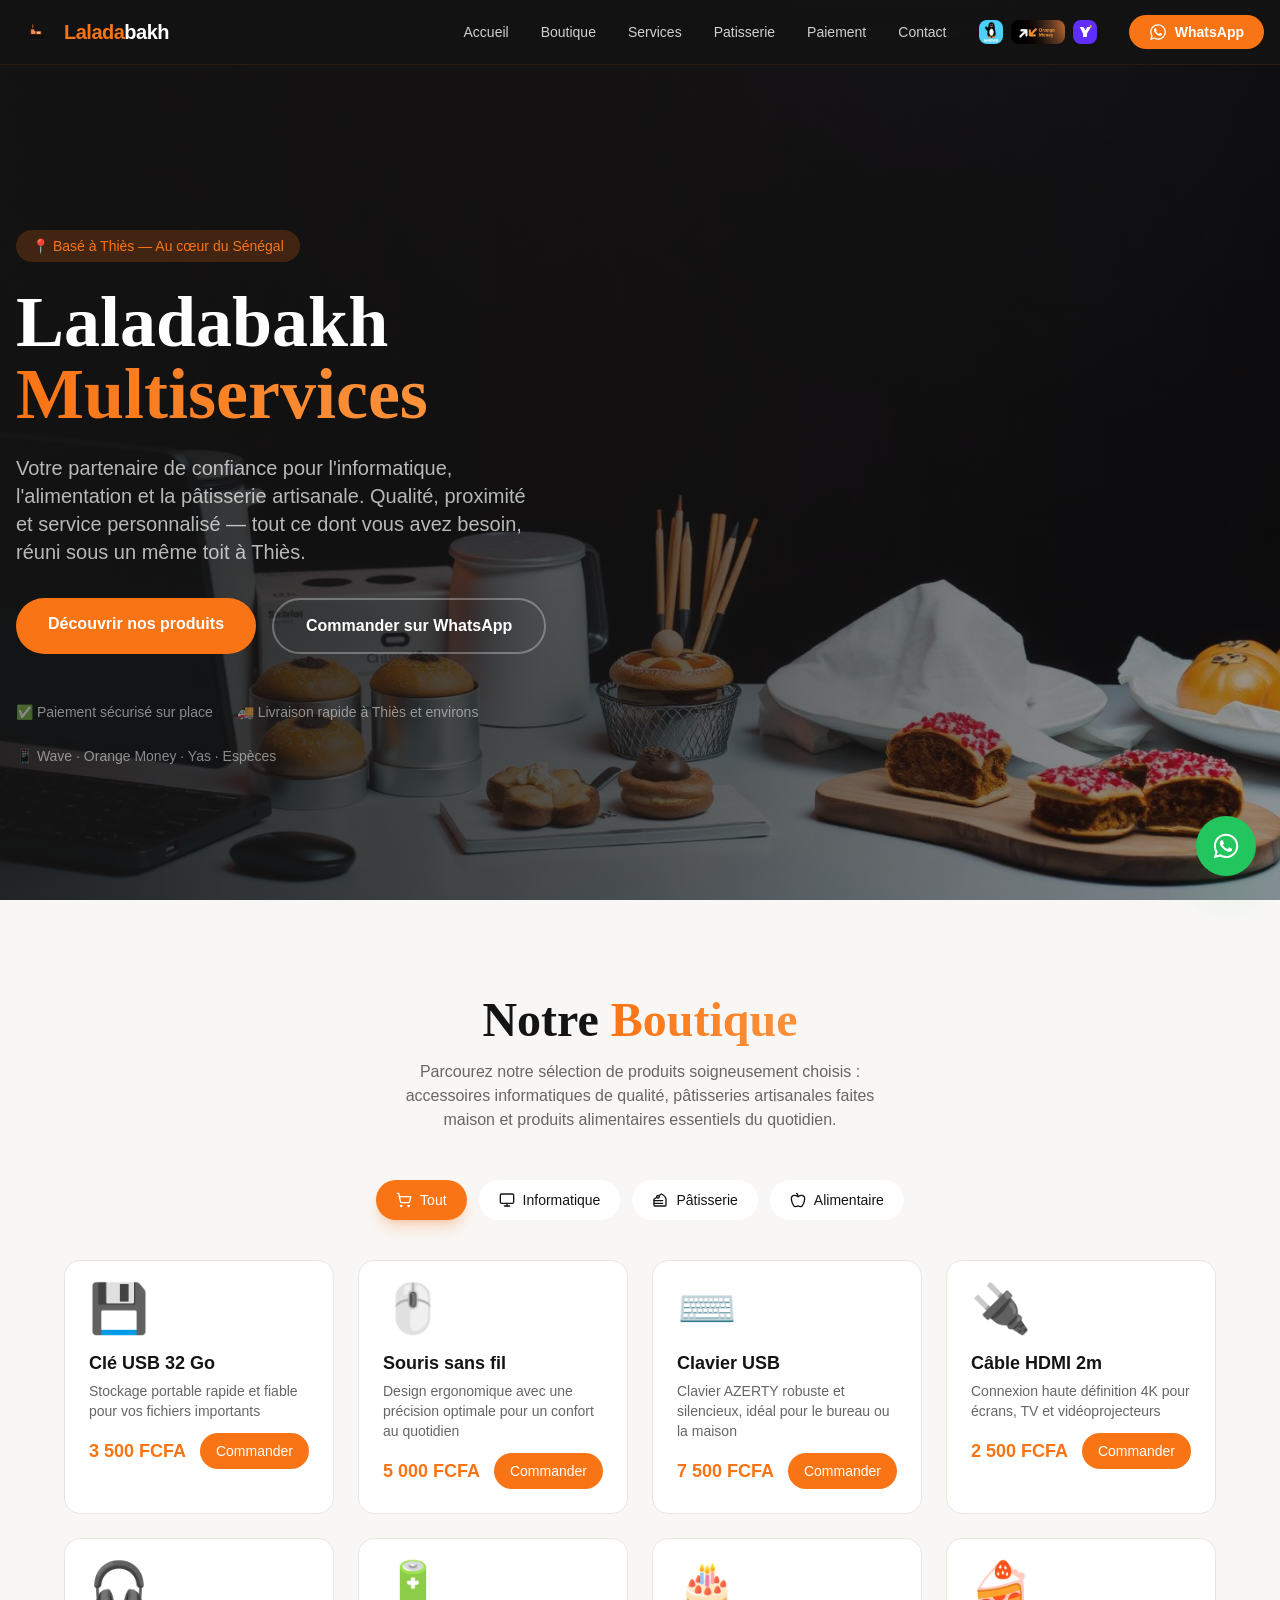
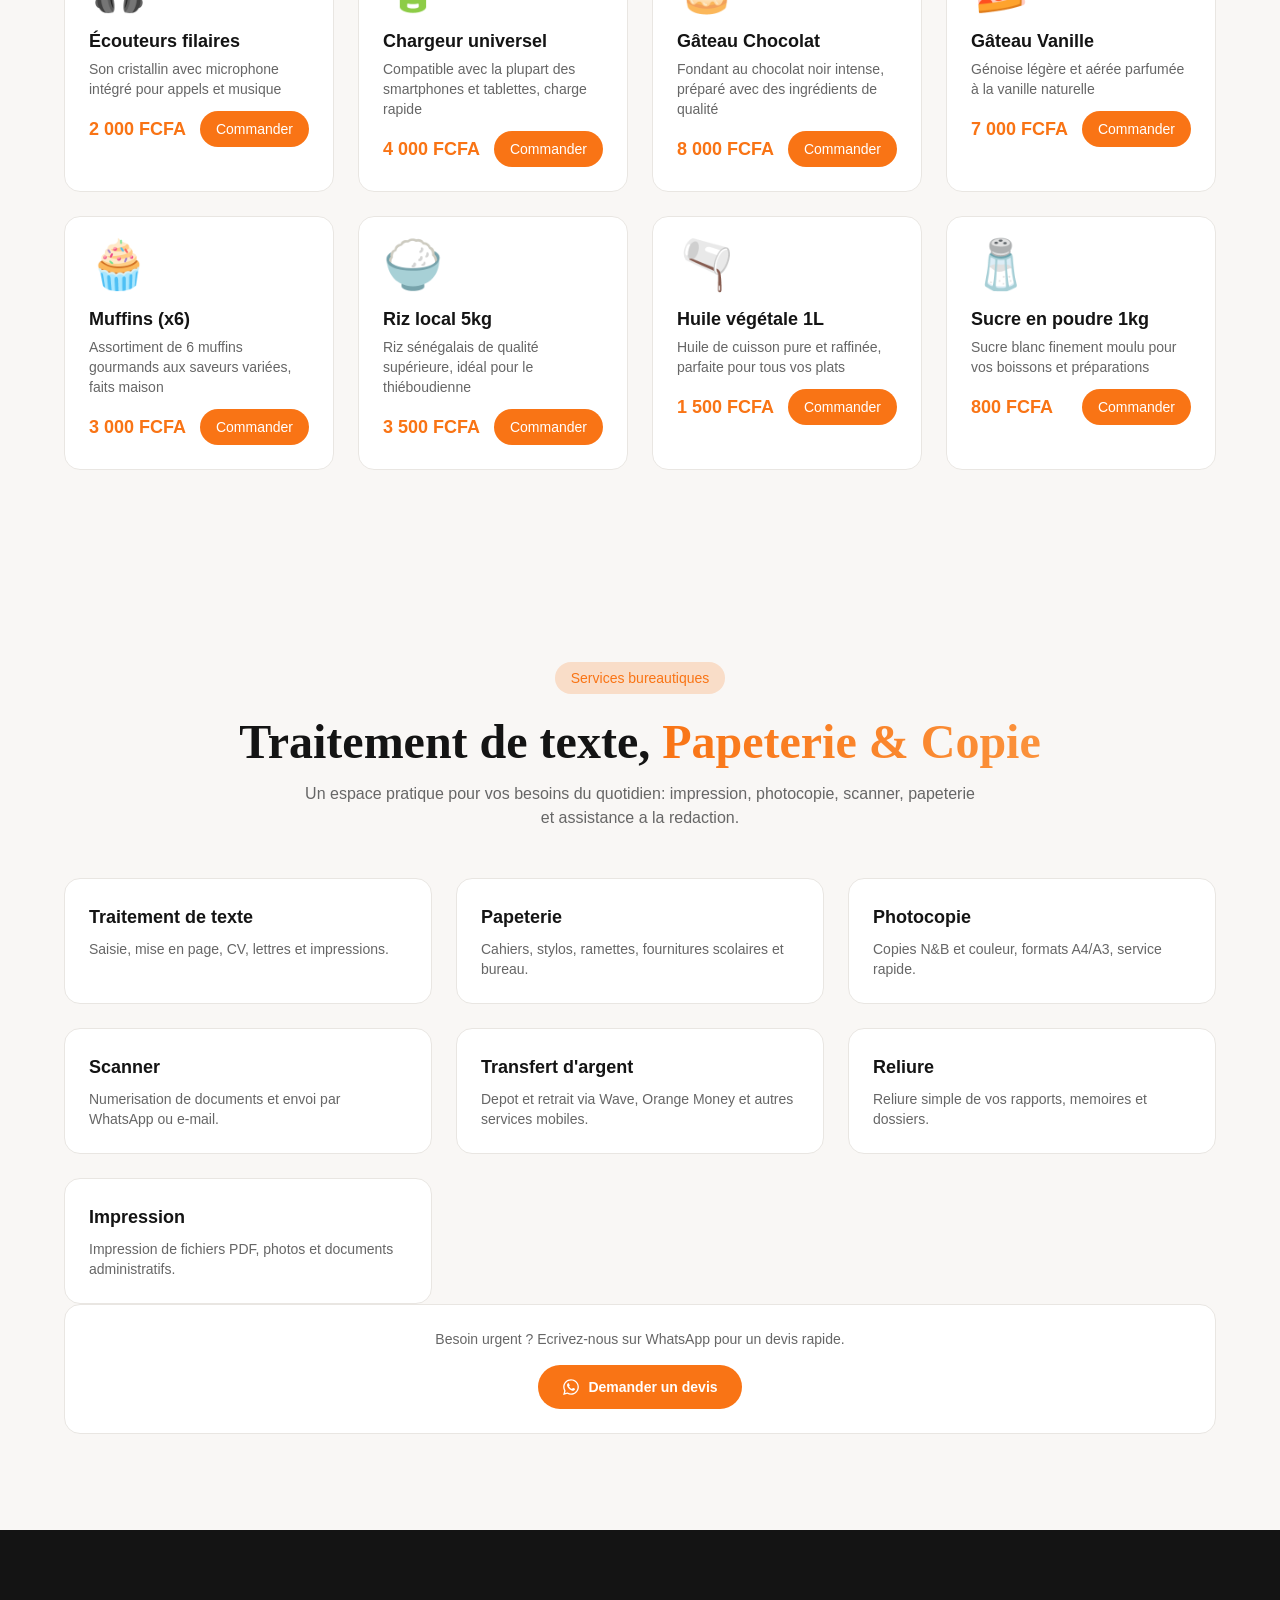
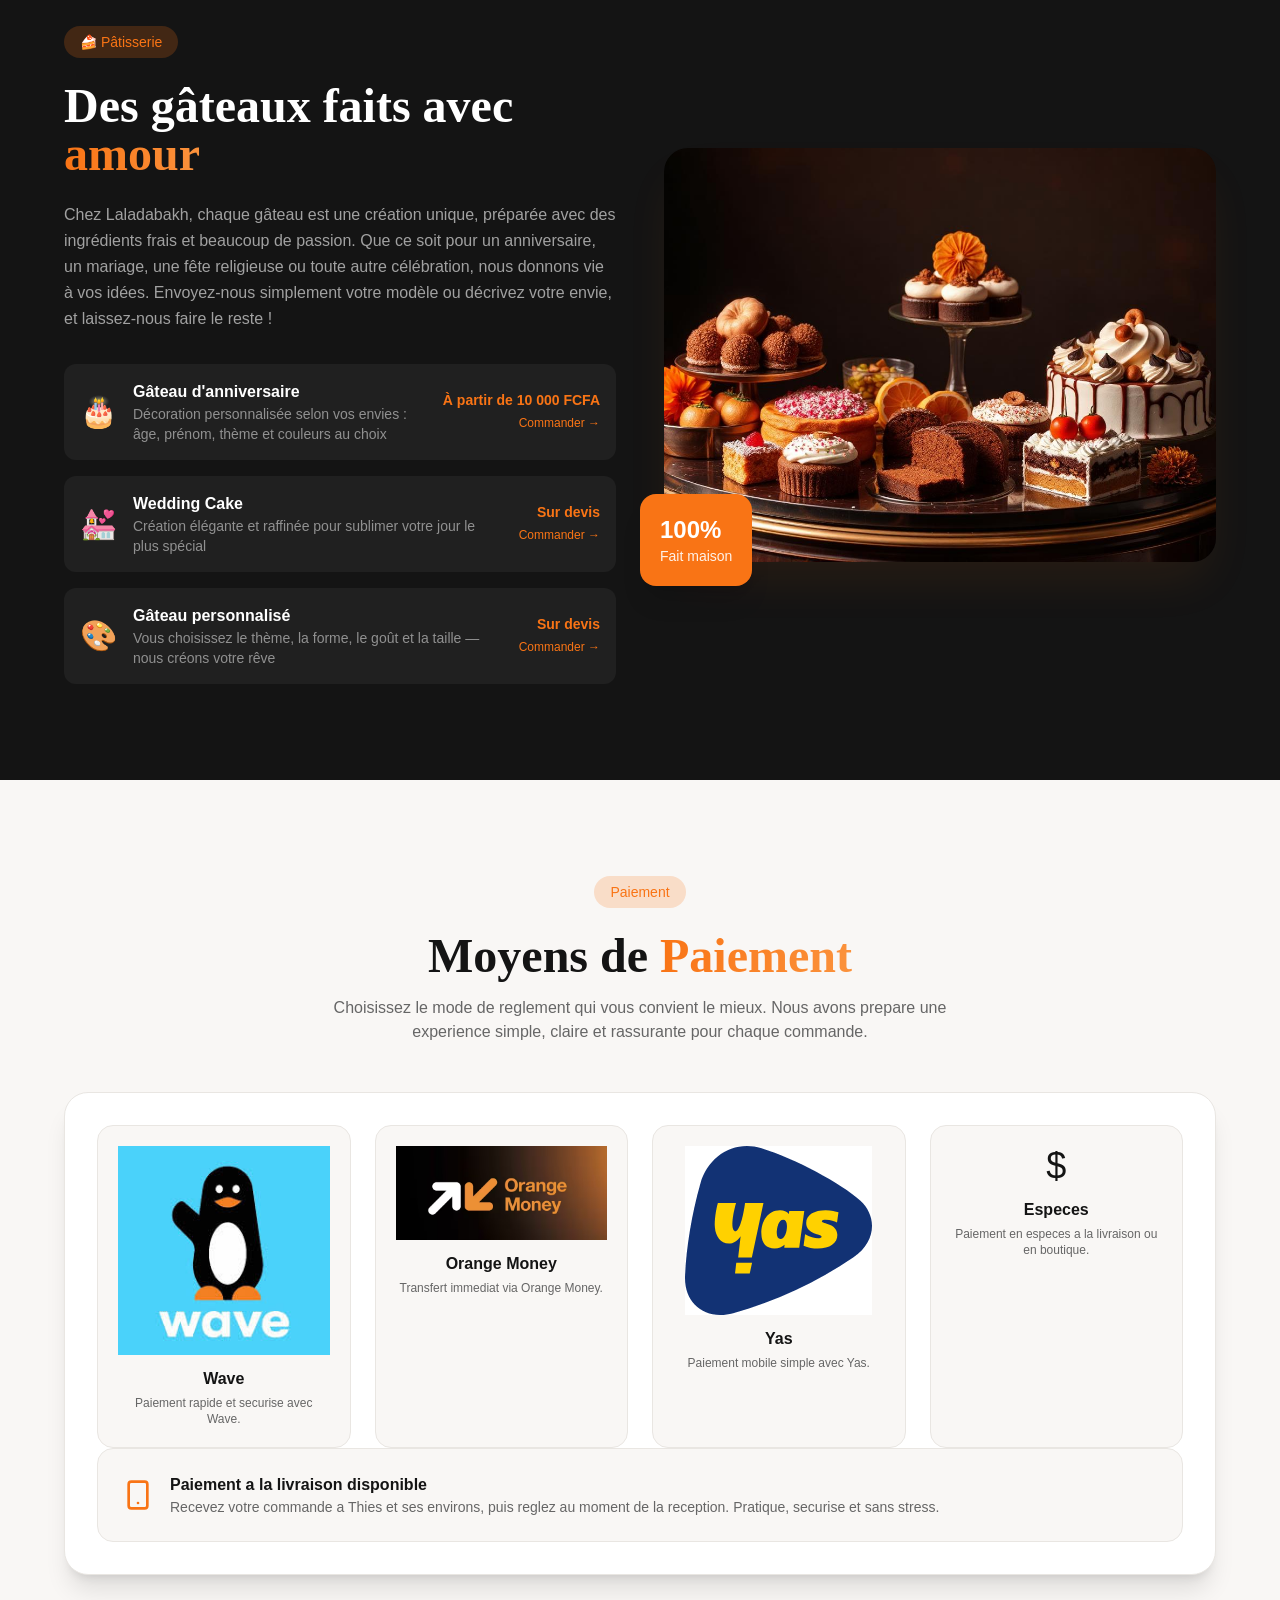
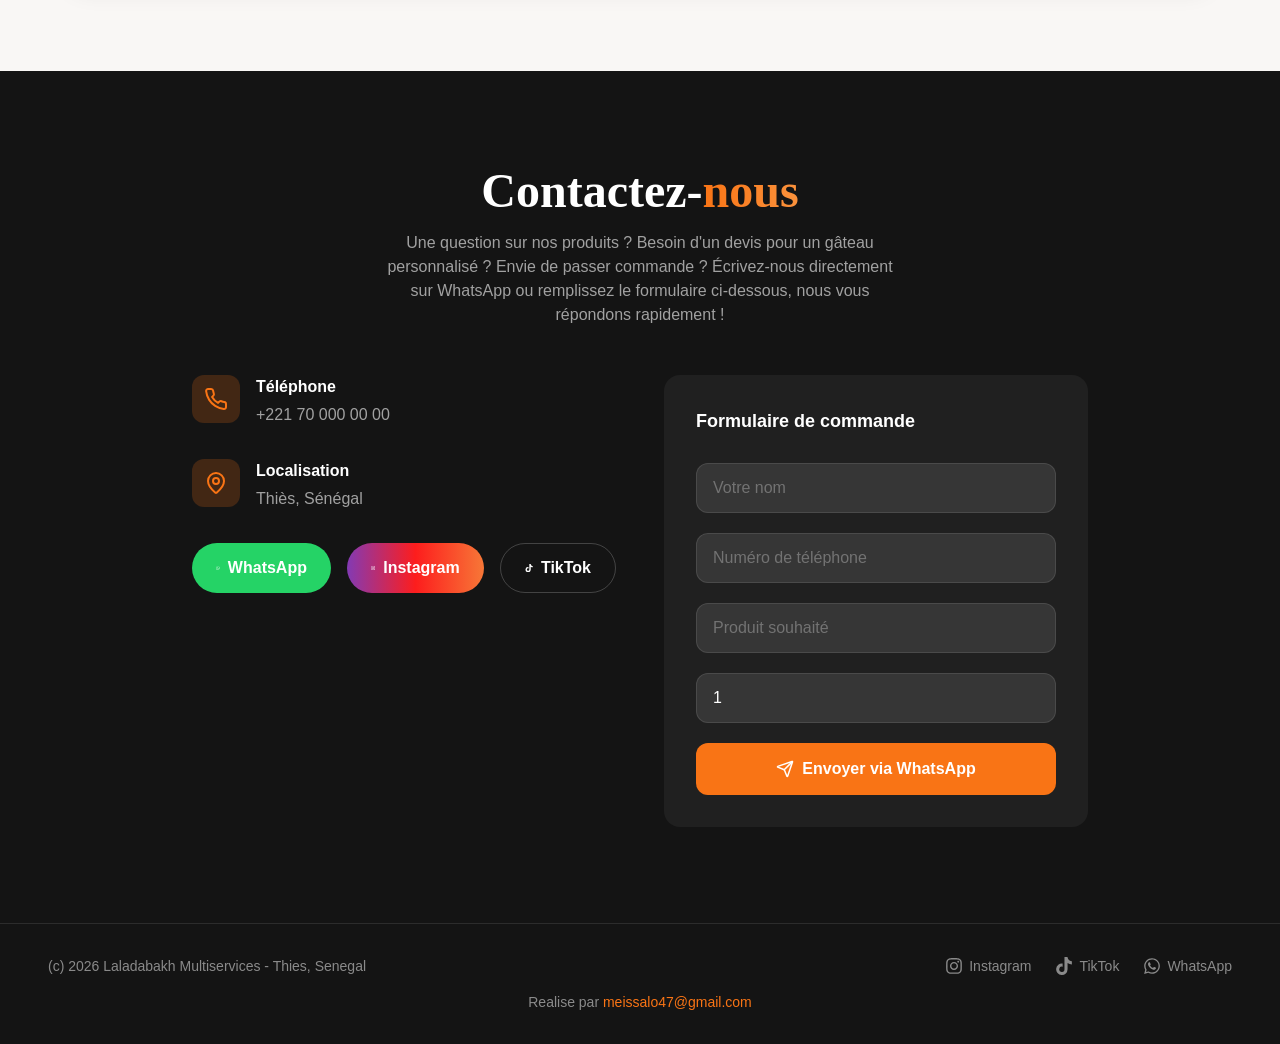
==== commit 5a4899d5: "Amelioration responsive mobile" ====
--- a/index.html
+++ b/index.html
@@ -1,25 +1,26 @@
-﻿<!doctype html>
-<html lang="fr">
-  <head>
-    <meta charset="UTF-8" />
-    <meta name="viewport" content="width=device-width, initial-scale=1.0" />
-    <title>Laladabakh Multiservices — Informatique, Alimentation & Pâtisserie à Thiès</title>
-    <meta name="description" content="Laladabakh Multiservices à Thiès : vente de consommables informatiques, produits alimentaires et pâtisseries artisanales. Commandez sur WhatsApp." />
-    <meta name="author" content="Laladabakh Multiservices" />
-    <link rel="icon" href="./logo.png" type="image/png" />
-
-    <meta property="og:title" content="Laladabakh Multiservices — Thiès, Sénégal" />
-    <meta property="og:description" content="Informatique, Alimentation et Pâtisserie artisanale — tout au même endroit à Thiès." />
-    <meta property="og:type" content="website" />
-    <meta property="og:image" content="./logo.png" />
-
-    <meta name="twitter:card" content="summary_large_image" />
-    <meta name="twitter:image" content="./logo.png" />
-    <script type="module" crossorigin src="./index-61_1GS_6.js"></script>
-    <link rel="stylesheet" crossorigin href="./index-BvuYJexy.css">
-  </head>
-
-  <body>
-    <div id="root"></div>
-  </body>
-</html>
+﻿<!doctype html>
+<html lang="fr">
+  <head>
+    <meta charset="UTF-8" />
+    <meta name="viewport" content="width=device-width, initial-scale=1.0" />
+    <title>Laladabakh Multiservices — Informatique, Alimentation & Pâtisserie à Thiès</title>
+    <meta name="description" content="Laladabakh Multiservices à Thiès : vente de consommables informatiques, produits alimentaires et pâtisseries artisanales. Commandez sur WhatsApp." />
+    <meta name="author" content="Laladabakh Multiservices" />
+    <link rel="icon" href="./logo.png" type="image/png" />
+
+    <meta property="og:title" content="Laladabakh Multiservices — Thiès, Sénégal" />
+    <meta property="og:description" content="Informatique, Alimentation et Pâtisserie artisanale — tout au même endroit à Thiès." />
+    <meta property="og:type" content="website" />
+    <meta property="og:image" content="./logo.png" />
+
+    <meta name="twitter:card" content="summary_large_image" />
+    <meta name="twitter:image" content="./logo.png" />
+    <script type="module" crossorigin src="./index-61_1GS_6.js"></script>
+    <link rel="stylesheet" crossorigin href="./index-BvuYJexy.css">
+    <link rel="stylesheet" href="./mobile-fixes.css" />
+  </head>
+
+  <body>
+    <div id="root"></div>
+  </body>
+</html>
--- a/mobile-fixes.css
+++ b/mobile-fixes.css
@@ -0,0 +1,89 @@
+/* Mobile responsiveness fixes for the compiled SPA layout */
+
+html,
+body {
+  max-width: 100%;
+}
+
+img,
+svg,
+video,
+canvas {
+  max-width: 100%;
+  height: auto;
+}
+
+@media (max-width: 768px) {
+  html,
+  body {
+    overflow-x: hidden;
+  }
+
+  .container {
+    padding-left: 1rem !important;
+    padding-right: 1rem !important;
+  }
+
+  .section-padding {
+    padding-top: 3.5rem !important;
+    padding-bottom: 3.5rem !important;
+  }
+
+  /* Hero */
+  #accueil h1 {
+    font-size: clamp(1.9rem, 8vw, 2.6rem) !important;
+    line-height: 1.2 !important;
+  }
+
+  #accueil p {
+    max-width: 100% !important;
+  }
+
+  #accueil .flex.flex-wrap.gap-4 > a {
+    width: 100%;
+    text-align: center;
+  }
+
+  /* Global cards and sections */
+  #boutique .grid,
+  #services .grid,
+  #contact .grid {
+    grid-template-columns: 1fr !important;
+  }
+
+  /* Payment cards */
+  #paiement .grid {
+    grid-template-columns: repeat(2, minmax(0, 1fr)) !important;
+    gap: 0.75rem !important;
+  }
+
+  #paiement img {
+    max-height: 52px;
+    object-fit: contain;
+  }
+
+  /* Contact section actions */
+  #contact .space-y-8 > div:last-child {
+    display: grid !important;
+    grid-template-columns: 1fr !important;
+    gap: 0.75rem !important;
+  }
+
+  #contact form {
+    padding: 1rem !important;
+  }
+
+  /* Footer links stack cleanly */
+  footer .flex.gap-6 {
+    flex-wrap: wrap;
+    justify-content: center;
+    row-gap: 0.75rem;
+  }
+
+  /* Floating WhatsApp button */
+  a[aria-label="Contacter sur WhatsApp"] {
+    right: 1rem !important;
+    bottom: 1rem !important;
+    padding: 0.85rem !important;
+  }
+}
